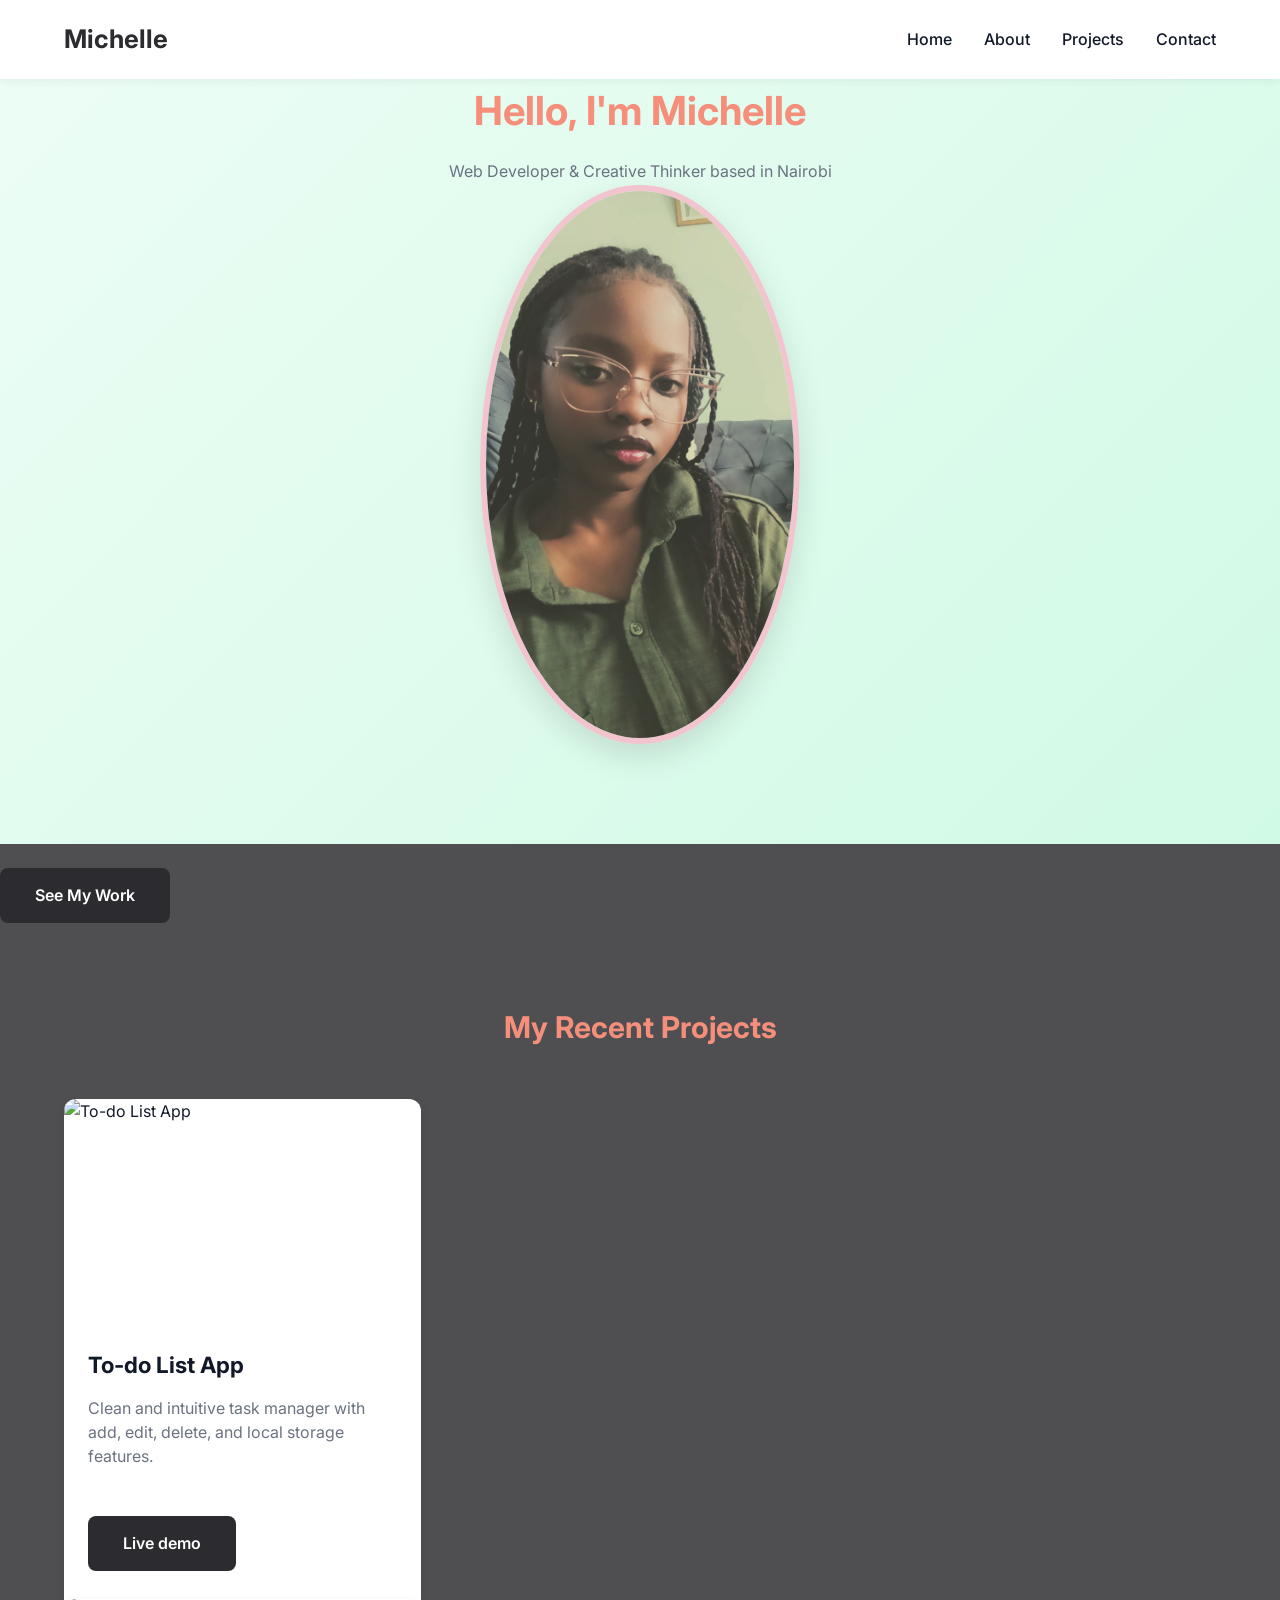
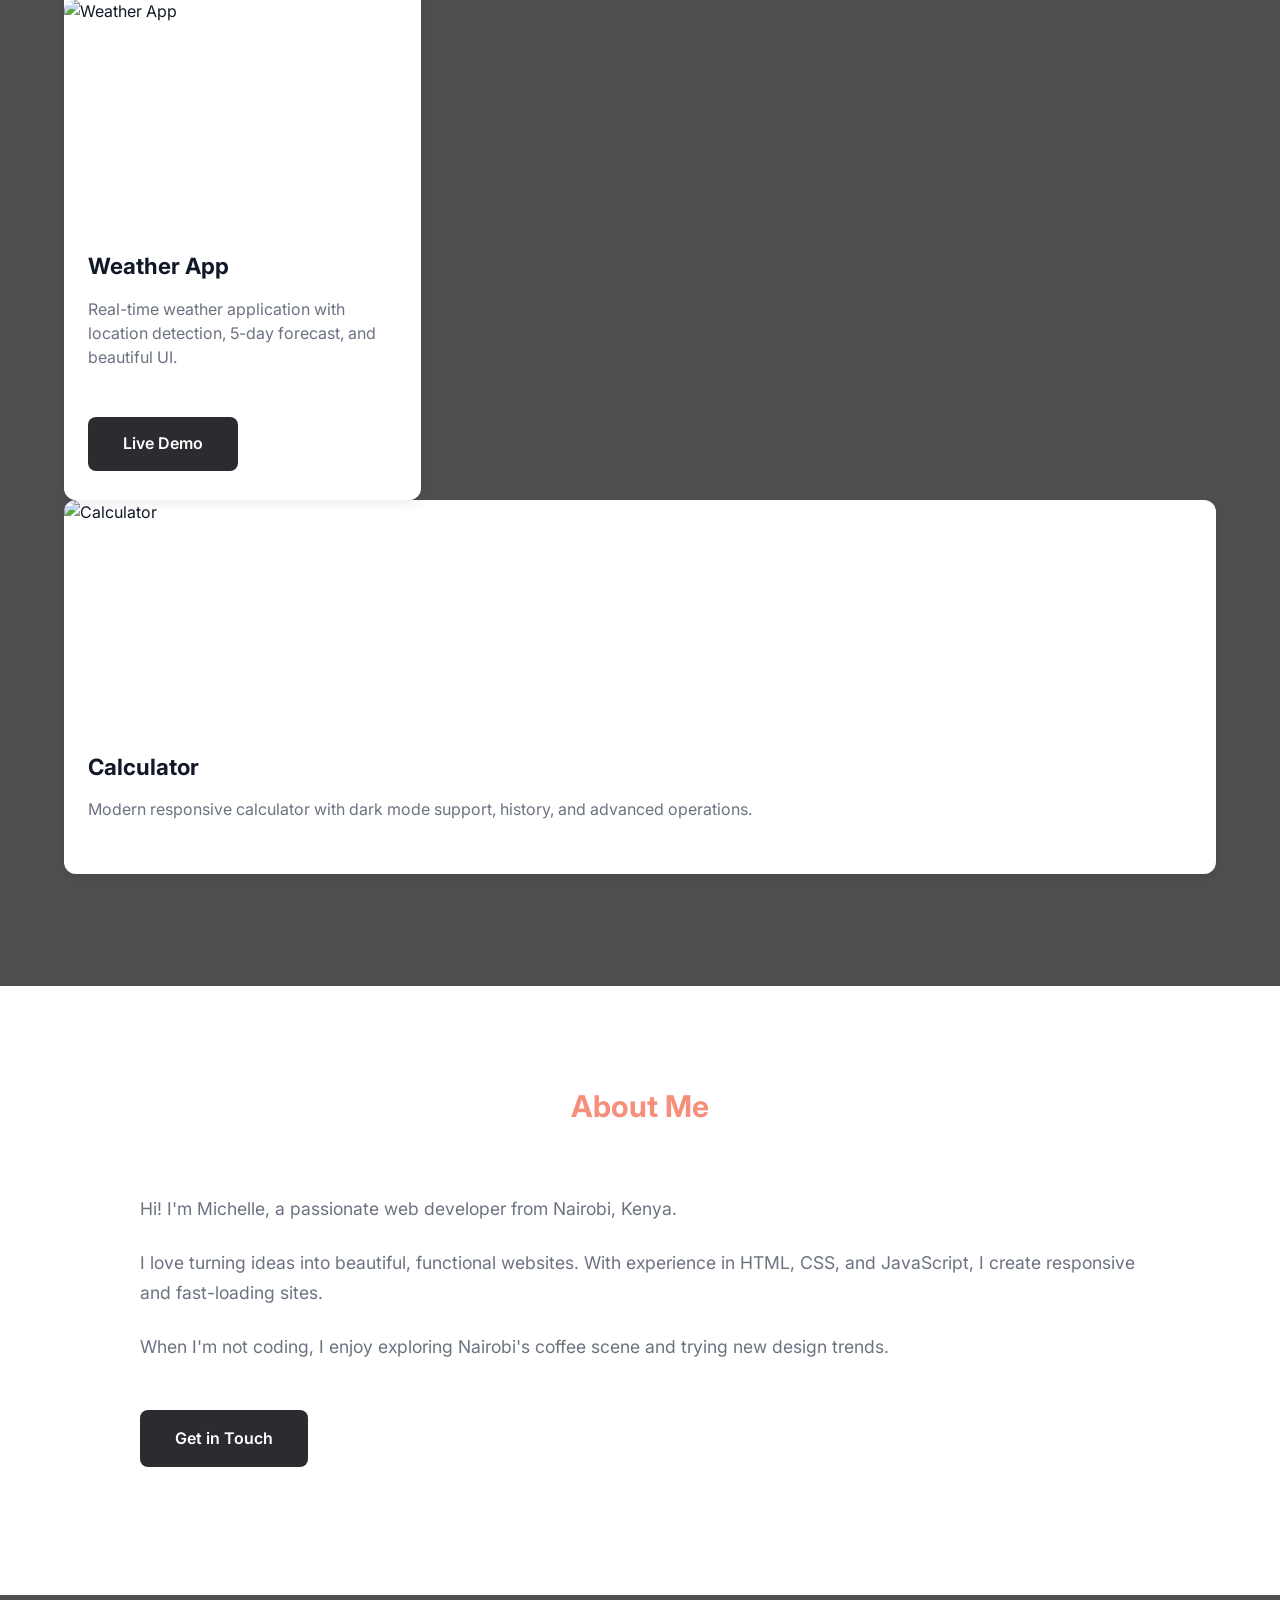
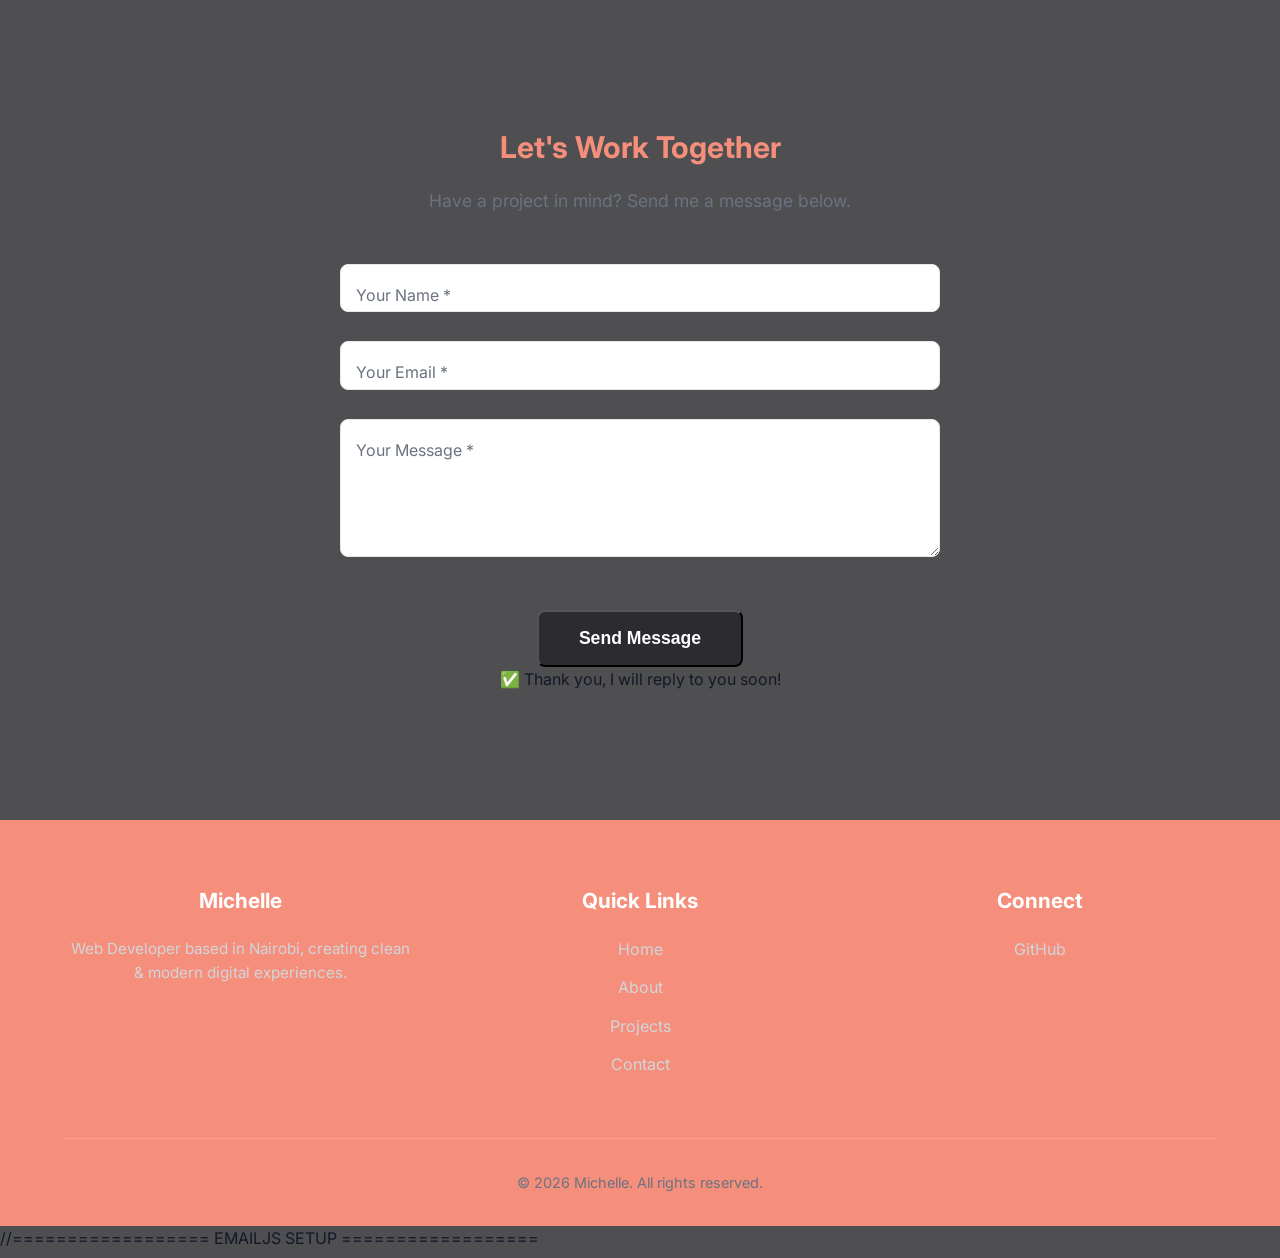
==== index.html @ a6807f46 "Fix HTML encoding issues in index.html" ====
<!DOCTYPE html>
<html lang="en">
<head>
  <meta charset="UTF-8" />
  <meta name="viewport" content="width=device-width, initial-scale=1.0"/>
  <title>Michelle – Portfolio</title>
  
  <link rel="preconnect" href="https://fonts.googleapis.com">
  <link rel="preconnect" href="https://fonts.gstatic.com" crossorigin>
  <link href="https://fonts.googleapis.com/css2?family=Inter:wght@300;400;500;600;700&display=swap" rel="stylesheet">
  
  <link rel="stylesheet" href="styles.css">
</head>
<body>

  <header>
    <nav class="navbar">
      <div class="logo">Michelle</div>
      
      <input type="checkbox" id="menu-toggle" class="menu-toggle">
      <label for="menu-toggle" class="hamburger">
        <span></span>
        <span></span>
        <span></span>
      </label>
      
      <ul class="nav-links">
        <li><a href="#home">Home</a></li>
        <li><a href="#about">About</a></li>
        <li><a href="#projects">Projects</a></li>
        <li><a href="#contact">Contact</a></li>
      </ul>
    </nav>
  </header>

  <!-- Hero -->
  <section id="home" class="hero">
    <h1>Hello, I'm Michelle</h1>
    <p>Web Developer & Creative Thinker based in Nairobi</p>
    <div class="about-photo">
          <img src="images/90881e72e0ba8c301ad8b89338846800_0.jpeg" alt="Michelle">
        </div> 
  </section>
    <a href="#projects" class="btn">See My Work </a>    


  <!-- Projects -->
        <!-- Projects -->
      <section id="projects" class="projects">
        <div class="container">
          <h2>My Recent Projects</h2>
          
          <div class="projects-grid">
            
            <!-- To-do List -->
            <div class="project-card">
              <img src="https://images.unsplash.com/photo-1484480974693-6ca0a78fb36b?auto=format&fit=crop&w=800&q=80" 
                   alt="To-do List App">
              <div class="card-content">
                <h3>To-do List App</h3>
                <p>Clean and intuitive task manager with add, edit, delete, and local storage features.</p>

               <div class="project-links">
                  <a href="https://coddy-m.github.io/todo-list-app/"
                  target="_blank"
                  class="btn demo-btn">Live demo</a>
              </div>
            </div>
            
            <!-- Weather App -->
<div class="project-card">
  <img src="https://images.unsplash.com/photo-1592210454359-9043f067919b?auto=format&fit=crop&w=800&q=80" 

         alt="Weather App">
    <div class="card-content">
        <h3>Weather App</h3>
        <p>Real-time weather application with location detection, 5-day forecast, and beautiful UI.</p>
        
        <!-- Demo & Code links -->
        <div class="project-links">
            <a href="https://coddy-m.github.io/weather-dashboard/" 
               target="_blank" 
               class="btn demo-btn">Live Demo</a>
            
        </div>
    </div>
</div>
              </div>
            </div>
            
            <!-- Calculator -->
            <div class="project-card">
              <img src="https://images.unsplash.com/photo-1764231467896-73f0ef4438aa?q=80&w=366&auto=format&fit=crop&ixlib=rb-4.1.0&ixid=M3wxMjA3fDB8MHxwaG90by1wYWdlfHx8fGVufDB8fHx8fA%3D%3D"
                   alt="Calculator">
              <div class="card-content">
                <h3>Calculator</h3>
                <p>Modern responsive calculator with dark mode support, history, and advanced operations.</p>
        
              </div>
            </div>
            
          </div>
        </div>
      </section>
        

  <!-- About -->
  <section id="about" class="about">
    <div class="container">
      <h2>About Me</h2>
      
      <div class="about-content">
        <div class="about-text">
          <p>Hi! I'm Michelle, a passionate web developer from Nairobi, Kenya.</p>
          <p>I love turning ideas into beautiful, functional websites. With experience in HTML, CSS, and JavaScript, I create responsive and fast-loading sites.</p>
          <p>When I'm not coding, I enjoy exploring Nairobi's coffee scene and trying new design trends.</p>
          <a href="#contact" class="btn">Get in Touch</a>
        </div>
        
        
      </div>
    </div>
  </section>

  <!-- Contact -->
  <section id="contact" class="contact">
    <div class="container">
      <h2>Let's Work Together</h2>
      <p class="contact-subtitle">Have a project in mind? Send me a message below.</p>
      
      <form id="contactForm" class="contact-form">
        <div class="form-group">
          <input type="text" id="name" name="name" required placeholder=" ">
          <label for="name">Your Name *</label>
        </div>
        
        <div class="form-group">
          <input type="email" id="email" name="email" required placeholder=" ">
          <label for="email">Your Email *</label>
        </div>
        
        <div class="form-group">
          <textarea id="message" name="message" rows="6" required placeholder=" "></textarea>
          <label for="message">Your Message *</label>
        </div>
        
        <button type="submit" class="btn submit-btn">Send Message</button>
      </form>

      <!-- Success Message (hidden by default) -->
      <div id="successMessage" class="success-message">
        ✅ Thank you, I will reply to you soon!
      </div>
    </div>
  </section>

  <!-- Footer -->
  <footer class="footer">
    <div class="container">
      <div class="footer-content">
        <div class="footer-col">
          <h3>Michelle</h3>
          <p>Web Developer based in Nairobi, creating clean & modern digital experiences.</p>
        </div>
        <div class="footer-col">
          <h3>Quick Links</h3>
          <ul>
            <li><a href="#home">Home</a></li>
            <li><a href="#about">About</a></li>
            <li><a href="#projects">Projects</a></li>
            <li><a href="#contact">Contact</a></li>
          </ul>
        </div>
        <div class="footer-col">
          <h3>Connect</h3>
          <ul class="social-links">
            <li><a href="https://github.com/coddy-m" target="_blank">GitHub</a></li>
            
          </ul>
        </div>
      </div>
      <div class="footer-bottom">
        <p>© 2026 Michelle. All rights reserved.</p>
      </div>
    </div>
  </footer>

  <!-- JavaScript for smooth scroll + functional form -->
  <script>
    // Smooth scrolling for navigation links
    document.querySelectorAll('a[href^="#"]').forEach(anchor => {
      anchor.addEventListener('click', function(e) {
        if (this.getAttribute('href') !== '#') {
          e.preventDefault();
          const target = document.querySelector(this.getAttribute('href'));
          if (target) {
            target.scrollIntoView({
              behavior: 'smooth',
              block: 'start'
            });
          }
        }
      });
    });
</script>   

  //================== EMAILJS SETUP ==================
<script src="https://cdn.jsdelivr.net/npm/@emailjs/browser@4/dist/email.min.js">

</script>

<script>
  (function() {
    emailjs.init({
      publicKey: "EVwY2fF_GYRRABEYf",   
    });
  })();

  document.addEventListener('DOMContentLoaded', function() {
    
    const contactForm = document.getElementById('contactForm');   // Matches your form ID

    if (!contactForm) {
      console.error("❌ Form with id='contactForm' not found!");
      return;
    }

    contactForm.addEventListener('submit', function(event) {
      event.preventDefault();

      const submitBtn = contactForm.querySelector('button[type="submit"]');
      const statusMessage = document.getElementById('status-message') || null;

      // Show loading state
      if (submitBtn) {
        submitBtn.disabled = true;
        submitBtn.textContent = "Sending...";
      }

    
      emailjs.sendForm('service_ahufufo', 'template_4sdt65c', contactForm)
        .then(function(response) {
          console.log('✅ SUCCESS!', response);
          
        
          alert("✅ Message sent successfully! Thank you.");
          
          contactForm.reset();   
        })
        .catch(function(error) {
          console.error('❌ FAILED...', error);
          alert("❌ Failed to send message. Please try again.");
        })
        .finally(function() {
          if (submitBtn) {
            submitBtn.disabled = false;
            submitBtn.textContent = "Send Message";
          }
        });
    });
  });
 </script>   
</body>
</html>
---- styles.css ----
* {
  margin: 0;
  padding: 0;
  box-sizing: border-box;
}

html {
  font-size: 16px;
}

body {
  font-family: 'Inter', system-ui, sans-serif;
  line-height: 1.6;
  color: var(--color-text);
  background-color: var(--color-background);
}

:root {
  --color-primary:       #2c2b30;   
  --color-primary-dark:#f58f7c;
  --color-primary-light:#f2c4ce;
  --color-background:  #4f4f51;
  --color-text:        #111827;    
  --color-muted:       #6b7280;
  --color-border:      #e5e7eb;
}

:root {
  --font-base: 1rem;
  --font-lg:   1.25rem;
  --font-xl:   1.5rem;
  --font-2xl:  1.875rem;
  --font-3xl:  2.5rem;
}

body          { font-size: var(--font-base); }
h1            { font-size: var(--font-3xl); font-weight: 700; margin-bottom: 1rem; }
p             { color: var(--color-muted); }

.navbar {
  display: flex;
  justify-content: space-between;
  align-items: center;
  padding: 1.2rem 5%;
  background-color: white;
  box-shadow: 0 2px 8px rgba(0,0,0,0.06);
  position: relative;
}

.logo {
  font-size: 1.6rem;
  font-weight: 700;
  color: var(--color-primary);
}

.nav-links {
  display: flex;
  list-style: none;
  gap: 2rem;
}

.nav-links a {
  text-decoration: none;
  color: var(--color-text);
  font-weight: 500;
  transition: color 0.2s;
}

.nav-links a:hover {
  color: var(--color-primary);
}

.menu-toggle {
  display: none;
}

.hamburger {
  display: none;
  flex-direction: column;
  gap: 5px;
  cursor: pointer;
}

.hamburger span {
  width: 26px;
  height: 3px;
  background-color: var(--color-text);
  border-radius: 2px;
  transition: all 0.3s ease;
}

@media (max-width: 768px) {
  .hamburger {
    display: flex;
  }
  
  .nav-links {
    position: absolute;
    top: 100%;
    left: 0;
    right: 0;
    flex-direction: column;
    background-color: white;
    padding: 1.5rem 5%;
    box-shadow: 0 4px 12px rgba(0,0,0,0.1);
    transform: translateY(-10px);
    opacity: 0;
    visibility: hidden;
    transition: all 0.3s ease;
    gap: 1.2rem;
  }
  
  #menu-toggle:checked ~ .nav-links {
    transform: translateY(0);
    opacity: 1;
    visibility: visible;
  }
  
  #menu-toggle:checked + .hamburger span:nth-child(1) {
    transform: rotate(45deg) translate(5px, 5px);
  }
  
  #menu-toggle:checked + .hamburger span:nth-child(2) {
    opacity: 0;
  }
  
  #menu-toggle:checked + .hamburger span:nth-child(3) {
    transform: rotate(-45deg) translate(7px, -6px);
  }
}

.hero {
  min-height: 85vh;
  display: flex;
  flex-direction: column;
  justify-content: center;
  align-items: center;
  text-align: center;
  padding: 0 5%;
  background: linear-gradient(135deg, #ecfdf5 0%, #d1fae5 100%);
}

.hero h1 {
  color: var(--color-primary-dark);
}

.btn {
  display: inline-block;
  margin-top: 1.5rem;
  padding: 0.9rem 2.2rem;
  background-color: var(--color-primary);
  color: white;
  text-decoration: none;
  border-radius: 8px;
  font-weight: 600;
  transition: all 0.3s ease;
}

.btn:hover {
  background-color: var(--color-primary-dark);
  transform: translateY(-3px);
  box-shadow: 0 8px 16px rgba(13,148,136,0.2);
}

.projects {
  padding: 5rem 5% 7rem;
  background-color: var(--color-background);
}

.container {
  max-width: 1200px;
  margin: 0 auto;
}

.projects h2 {
  text-align: center;
  font-size: var(--font-2xl);
  margin-bottom: 3rem;
  color: var(--color-primary-dark);
}

.projects-grid {
  display: grid;
  grid-template-columns: 1fr;
  gap: 2.5rem;
}

.project-card {
  background-color: white;
  border-radius: 12px;
  overflow: hidden;
  box-shadow: 0 4px 12px rgba(0,0,0,0.08);
  transition: all 0.3s ease;
}

.project-card:hover {
  transform: translateY(-10px);
  box-shadow: 0 20px 40px rgba(0,0,0,0.12);
}

.project-card img {
  width: 100%;
  height: 220px;
  object-fit: cover;   
  display: block;
}

.card-content {
  padding: 1.8rem 1.5rem;
  text-align: left;
}

.card-content h3 {
  font-size: 1.4rem;
  margin-bottom: 0.8rem;
  color: var(--color-text);
}

.card-content p {
  font-size: 1rem;
  color: var(--color-muted);
  margin-bottom: 1.5rem;
  line-height: 1.5;
}

.card-btn {
  display: inline-block;
  padding: 0.7rem 1.4rem;
  font-size: 0.95rem;
  background-color: var(--color-primary);
  color: white;
  border-radius: 6px;
  text-decoration: none;
  transition: all 0.3s ease;
}

.card-btn:hover {
  background-color: var(--color-primary-dark);
}

@media (min-width: 768px) {
  .projects-grid {
    grid-template-columns: repeat(2, 1fr);
  }
}

@media (min-width: 1024px) {
  .projects-grid {
    grid-template-columns: repeat(3, 1fr);
  }
}

.about {
  padding: 6rem 5% 8rem;
  background-color: white;
}

.about h2 {
  text-align: center;
  font-size: var(--font-2xl);
  margin-bottom: 4rem;
  color: var(--color-primary-dark);
}

.about-content {
  display: flex;
  flex-direction: column;
  gap: 3rem;
  align-items: center;
  max-width: 1000px;
  margin: 0 auto;
}

.about-text {
  flex: 1;
}

.about-text p {
  font-size: 1.1rem;
  margin-bottom: 1.5rem;
  color: var(--color-muted);
  line-height: 1.7;
}

.about-text .btn {
  margin-top: 1.5rem;
  padding: 1rem 2.2rem;
}

.about-photo {
  flex: 1;
  max-width: 400px;
}

.about-photo img {
  width: 100%;
  height: auto;
  border-radius: 16px;
  box-shadow: 0 10px 30px rgba(0,0,0,0.1);
  object-fit: cover;
}

@media (min-width: 768px) {
  .about-content {
    flex-direction: row;
    gap: 4rem;
    text-align: left;
  }
  
  .about-text {
    text-align: left;
  }
}

.about-photo {
  flex: 1;
  max-width: 380px;              
  text-align: center;
}

.about-photo img {
  width: 100%;
  max-width: 320px;              
  height: auto;
  border-radius: 50%;             
  border: 6px solid var(--color-primary-light);
  box-shadow: 0 12px 32px rgba(0,0,0,0.12);
  object-fit: cover;
  transition: transform 0.4s ease;
}

.about-photo img:hover {
  transform: scale(1.05);       
}

@media (min-width: 768px) {
  .about-content {
    flex-direction: row;
    gap: 5rem;
    align-items: center;
  }
  
  .about-photo {
    order: 2;                    
  }
  
  .about-text {
    order: 1;
  }
}

.contact {
  padding: 6rem 5% 8rem;
  background-color: var(--color-background);
  text-align: center;
}

.contact h2 {
  font-size: var(--font-2xl);
  margin-bottom: 1rem;
  color: var(--color-primary-dark);
}

.contact-subtitle {
  font-size: 1.1rem;
  color: var(--color-muted);
  margin-bottom: 3rem;
  max-width: 600px;
  margin-left: auto;
  margin-right: auto;
}

/* Form styling */
.contact-form {
  max-width: 600px;
  margin: 0 auto;
  display: flex;
  flex-direction: column;
  gap: 1.8rem;
}

.form-group {
  position: relative;
}

.form-group input,
.form-group textarea {
  width: 100%;
  padding: 1.2rem 1rem 0.6rem;
  border: 1px solid var(--color-border);
  border-radius: 8px;
  font-size: 1rem;
  background: white;
  transition: all 0.3s ease;
  resize: vertical;
}

.form-group input:focus,
.form-group textarea:focus {
  outline: none;
  border-color: var(--color-primary);
  box-shadow: 0 0 0 3px rgba(13, 148, 136, 0.15);
}

.form-group label {
  position: absolute;
  top: 1.2rem;
  left: 1rem;
  color: var(--color-muted);
  font-size: 1rem;
  pointer-events: none;
  transition: all 0.3s ease;
}

.form-group input:focus + label,
.form-group input:not(:placeholder-shown) + label,
.form-group textarea:focus + label,
.form-group textarea:not(:placeholder-shown) + label {
  top: 0.4rem;
  left: 0.8rem;
  font-size: 0.8rem;
  color: var(--color-primary);
  background: white;
  padding: 0 0.3rem;
}

.form-group input:required:invalid:focus,
.form-group textarea:required:invalid:focus {
  border-color: #ef4444;
  box-shadow: 0 0 0 3px rgba(239, 68, 68, 0.15);
}

.submit-btn {
  padding: 1rem 2.5rem;
  font-size: 1.1rem;
  align-self: center;
  margin-top: 1rem;
}

@media (min-width: 768px) {
  .contact {
    padding: 8rem 5%;
  }
}

.footer {
  background-color: var(--color-primary-dark);
  color: white;
  padding: 4rem 5% 2rem;
  text-align: center;
}

.footer .container {
  max-width: 1200px;
}

.footer-content {
  display: flex;
  flex-wrap: wrap;
  gap: 3rem;
  justify-content: space-between;
  margin-bottom: 3rem;
}

.footer-col {
  flex: 1;
  min-width: 220px;
}

.footer-col h3 {
  font-size: 1.3rem;
  margin-bottom: 1.2rem;
  color: white;
}

.footer-col p {
  color: #d1d5db;
  line-height: 1.6;
  font-size: 0.95rem;
}

.footer-col ul {
  list-style: none;
  padding: 0;
}

.footer-col ul li {
  margin-bottom: 0.8rem;
}

.footer-col a {
  color: #d1d5db;
  text-decoration: none;
  transition: color 0.3s;
}

.footer-col a:hover {
  color: white;
}

.social-links {
  display: flex;
  flex-direction: column;
  gap: 0.8rem;
}

.footer-bottom {
  border-top: 1px solid rgba(255,255,255,0.15);
  padding-top: 2rem;
  font-size: 0.9rem;
  color: #d1d5db;
}

@media (max-width: 768px) {
  .footer-content {
    flex-direction: column;
    text-align: center;
  }
  
  .social-links {
    align-items: center;
  }
}

@media (min-width: 769px) {
  .footer-content {
    justify-content: space-around;
  }

}
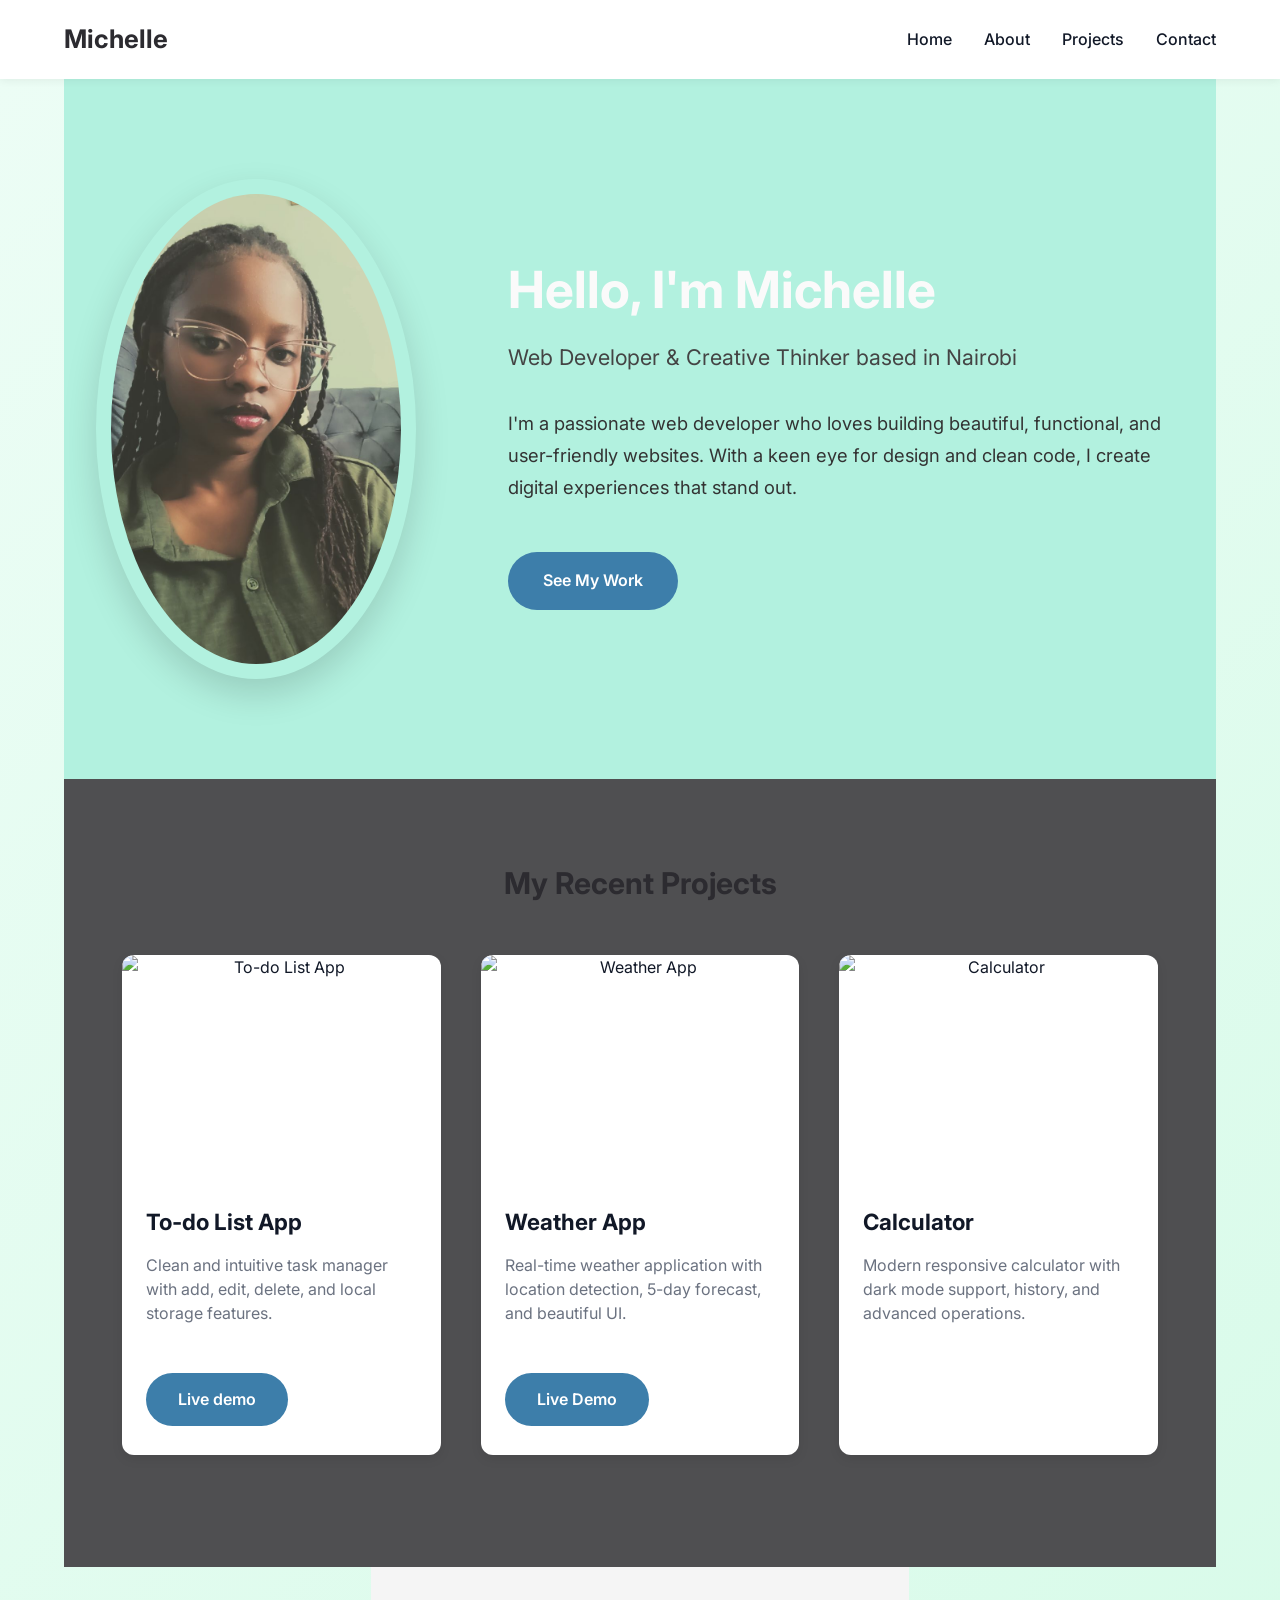
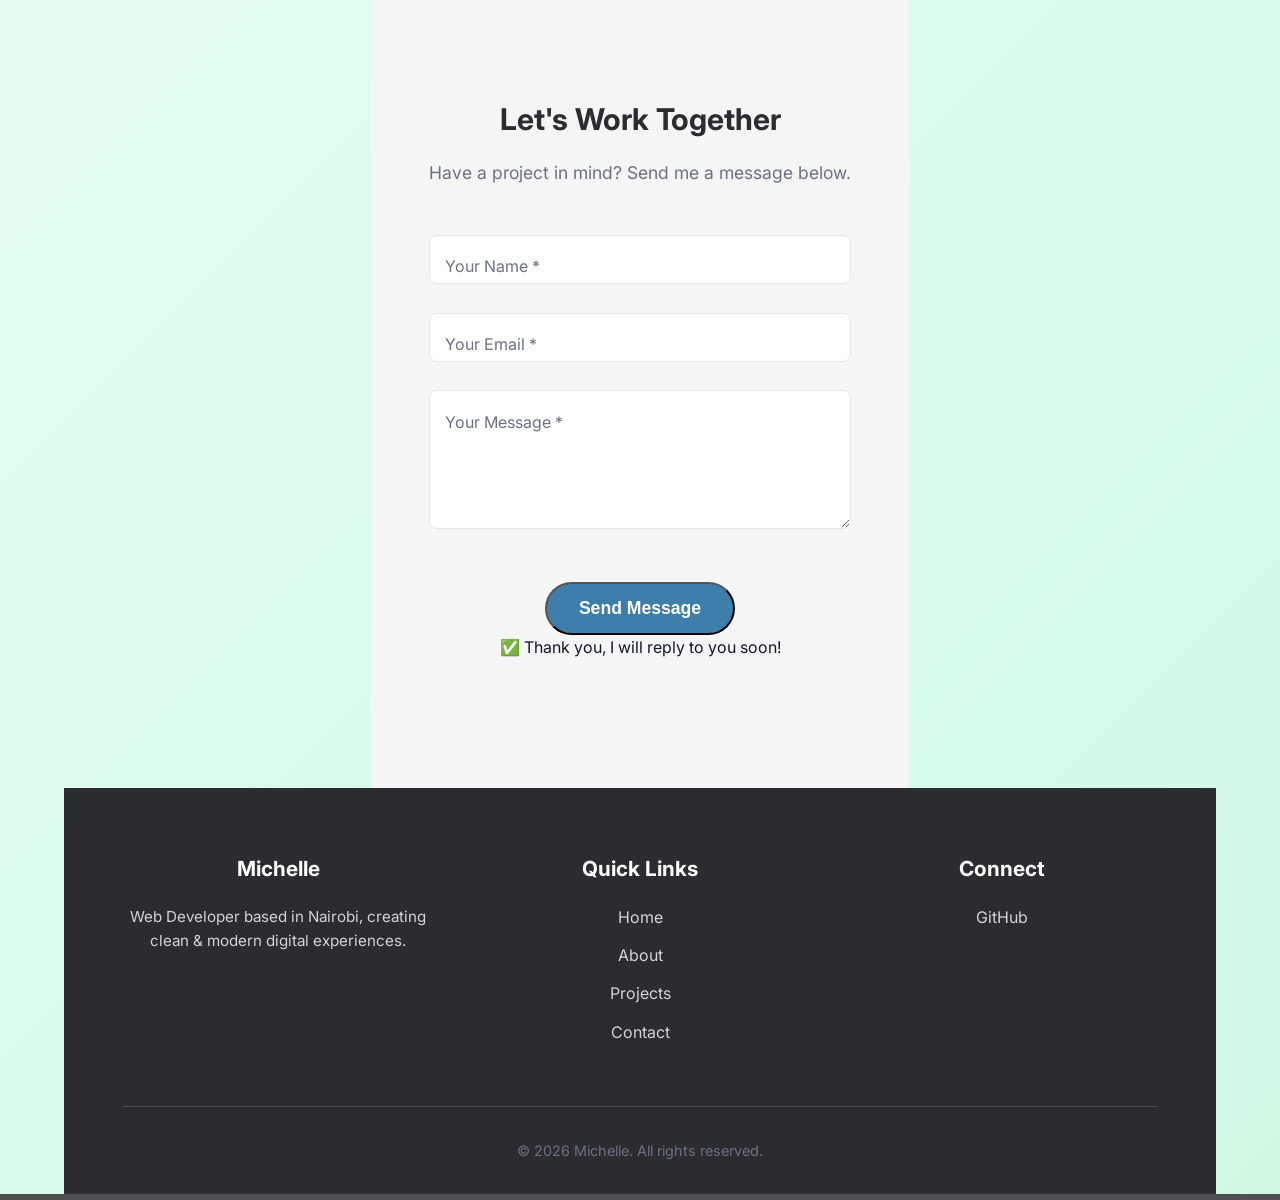
==== commit 5ab2e45b: "Update styles.css index.html" ====
--- a/index.html
+++ b/index.html
@@ -10,6 +10,7 @@
   <link href="https://fonts.googleapis.com/css2?family=Inter:wght@300;400;500;600;700&display=swap" rel="stylesheet">
   
   <link rel="stylesheet" href="styles.css">
+ 
 </head>
 <body>
 
@@ -32,17 +33,131 @@
       </ul>
     </nav>
   </header>
+  
 
   <!-- Hero -->
   <section id="home" class="hero">
-    <h1>Hello, I'm Michelle</h1>
-    <p>Web Developer & Creative Thinker based in Nairobi</p>
-    <div class="about-photo">
-          <img src="images/90881e72e0ba8c301ad8b89338846800_0.jpeg" alt="Michelle">
-        </div> 
-  </section>
-    <a href="#projects" class="btn">See My Work </a>    
-
+  <div class="hero-content">
+     <section class="about-me">
+  <div class="about-container">
+    
+    <!-- Pink oval frame + photo -->
+    <div class="about-image">
+      <div class="photo-frame">
+        <img src="images/90881e72e0ba8c301ad8b89338846800_0.jpeg" alt="Michelle - Web Developer in Nairobi">
+      </div>
+    </div>
+    
+    <!-- Text content on the right -->
+    <div class="about-text">
+      <h1>Hello, I'm Michelle</h1>
+      <p class="subtitle">Web Developer & Creative Thinker based in Nairobi</p>
+      
+      <!-- Add more details about yourself here -->
+      <p>I'm a passionate web developer who loves building beautiful, functional, and user-friendly websites. With a keen eye for design and clean code, I create digital experiences that stand out.</p>
+      
+      <a href="#projects" class="btn">See My Work</a>
+    </div>
+    <style>
+    .about-me {
+  padding: 100px 20px;
+  background: #b2f1df;   /* light background like your screenshot */
+}
+
+.about-container {
+  max-width: 1200px;
+  margin: 0 auto;
+  display: flex;
+  align-items: center;
+  gap: 80px;               /* space between image and text */
+  flex-wrap: wrap;
+}
+
+.about-image {
+  flex: 1;
+  min-width: 280px;
+  display: flex;
+  justify-content: center;
+}
+
+.photo-frame {
+  position: relative;
+  width: 320px;            /* adjust size as needed */
+  height: 500px;           /* taller for portrait oval */       
+  border-radius: 800%;      /* makes it oval/elliptical */
+  padding: 15px;
+  box-shadow: 0 15px 35px rgba(0, 0, 0, 0.15);  /* soft shadow like a real frame */
+  display: flex;
+  align-items: center;
+  justify-content: center;
+}
+
+.photo-frame img {
+  width: 100%;
+  height: 100%;
+  object-fit: cover;       /* keeps proportions without stretching */
+  border-radius: 50%;      /* keeps the photo itself oval */
+}
+
+/* Text side */
+.about-text {
+  flex: 2;
+  min-width: 320px;
+}
+
+.about-text h1 {
+  font-size: 3.2rem;
+  color: #fafafa;          /* matches your red text */
+  margin-bottom: 8px;
+}
+
+.about-text .subtitle {
+  font-size: 1.35rem;
+  color: #444;
+  margin-bottom: 30px;
+}
+
+.about-text p {
+  font-size: 1.15rem;
+  line-height: 1.75;
+  color: #333;
+  margin-bottom: 25px;
+}
+
+.btn {
+  display: inline-block;
+  padding: 14px 32px;
+  background: #3d7eaa;
+  color: white;
+  text-decoration: none;
+  border-radius: 50px;
+  font-weight: 600;
+  transition: background 0.3s;
+}
+
+.btn:hover {
+  background: #c1121f;
+}
+
+/* Responsive: image stacks on top on mobile */
+@media (max-width: 768px) {
+  .about-container {
+    flex-direction: column;
+    text-align: center;
+    gap: 50px;
+  }
+  
+  .photo-frame {
+    width: 260px;
+    height: 310px;
+    margin: 0 auto;
+  }
+}
+    </style>
+  </div>
+</section>
+
+</div>
 
   <!-- Projects -->
         <!-- Projects -->
@@ -58,33 +173,31 @@
                    alt="To-do List App">
               <div class="card-content">
                 <h3>To-do List App</h3>
-                <p>Clean and intuitive task manager with add, edit, delete, and local storage features.</p>
-
-               <div class="project-links">
+                <p>Clean and intuitive task manager with add, edit, delete, and local storage features.</p> 
+
+                <!--Demo Link-->
+                <div class="project-links">
                   <a href="https://coddy-m.github.io/todo-list-app/"
                   target="_blank"
                   class="btn demo-btn">Live demo</a>
               </div>
             </div>
+            </div>
             
             <!-- Weather App -->
-<div class="project-card">
-  <img src="https://images.unsplash.com/photo-1592210454359-9043f067919b?auto=format&fit=crop&w=800&q=80" 
-
-         alt="Weather App">
-    <div class="card-content">
-        <h3>Weather App</h3>
-        <p>Real-time weather application with location detection, 5-day forecast, and beautiful UI.</p>
-        
-        <!-- Demo & Code links -->
-        <div class="project-links">
-            <a href="https://coddy-m.github.io/weather-dashboard/" 
-               target="_blank" 
-               class="btn demo-btn">Live Demo</a>
-            
-        </div>
-    </div>
-</div>
+            <div class="project-card">
+              <img src="https://images.unsplash.com/photo-1592210454359-9043f067919b?auto=format&fit=crop&w=800&q=80" 
+                   alt="Weather App">
+              <div class="card-content">
+                <h3>Weather App</h3>
+                <p>Real-time weather application with location detection, 5-day forecast, and beautiful UI.</p>
+            
+                <!--Demo Links-->
+               <div class="project-links">
+                <a href="https://coddy-m.github.io/weather-dashboard/"
+                    target="_blank"
+                    class="btn demo-btn">Live Demo</a>
+               </div>                 
               </div>
             </div>
             
@@ -104,24 +217,7 @@
       </section>
         
 
-  <!-- About -->
-  <section id="about" class="about">
-    <div class="container">
-      <h2>About Me</h2>
-      
-      <div class="about-content">
-        <div class="about-text">
-          <p>Hi! I'm Michelle, a passionate web developer from Nairobi, Kenya.</p>
-          <p>I love turning ideas into beautiful, functional websites. With experience in HTML, CSS, and JavaScript, I create responsive and fast-loading sites.</p>
-          <p>When I'm not coding, I enjoy exploring Nairobi's coffee scene and trying new design trends.</p>
-          <a href="#contact" class="btn">Get in Touch</a>
-        </div>
-        
-        
-      </div>
-    </div>
-  </section>
-
+  
   <!-- Contact -->
   <section id="contact" class="contact">
     <div class="container">
@@ -204,7 +300,6 @@
     });
 </script>   
 
-  //================== EMAILJS SETUP ==================
 <script src="https://cdn.jsdelivr.net/npm/@emailjs/browser@4/dist/email.min.js">
 
 </script>
@@ -261,4 +356,4 @@
   });
  </script>   
 </body>
-</html>
+</html>
--- a/styles.css
+++ b/styles.css
@@ -17,7 +17,7 @@
 
 :root {
   --color-primary:       #2c2b30;   
-  --color-primary-dark:#f58f7c;
+  --color-primary-dark: #2c2b30;
   --color-primary-light:#f2c4ce;
   --color-background:  #4f4f51;
   --color-text:        #111827;    
@@ -324,7 +324,7 @@
   height: auto;
   border-radius: 50%;             
   border: 6px solid var(--color-primary-light);
-  box-shadow: 0 12px 32px rgba(0,0,0,0.12);
+  box-shadow: 0 12px 32px rgba(97, 233, 233, 0.12);
   object-fit: cover;
   transition: transform 0.4s ease;
 }
@@ -351,7 +351,7 @@
 
 .contact {
   padding: 6rem 5% 8rem;
-  background-color: var(--color-background);
+  background-color: whitesmoke;
   text-align: center;
 }
 
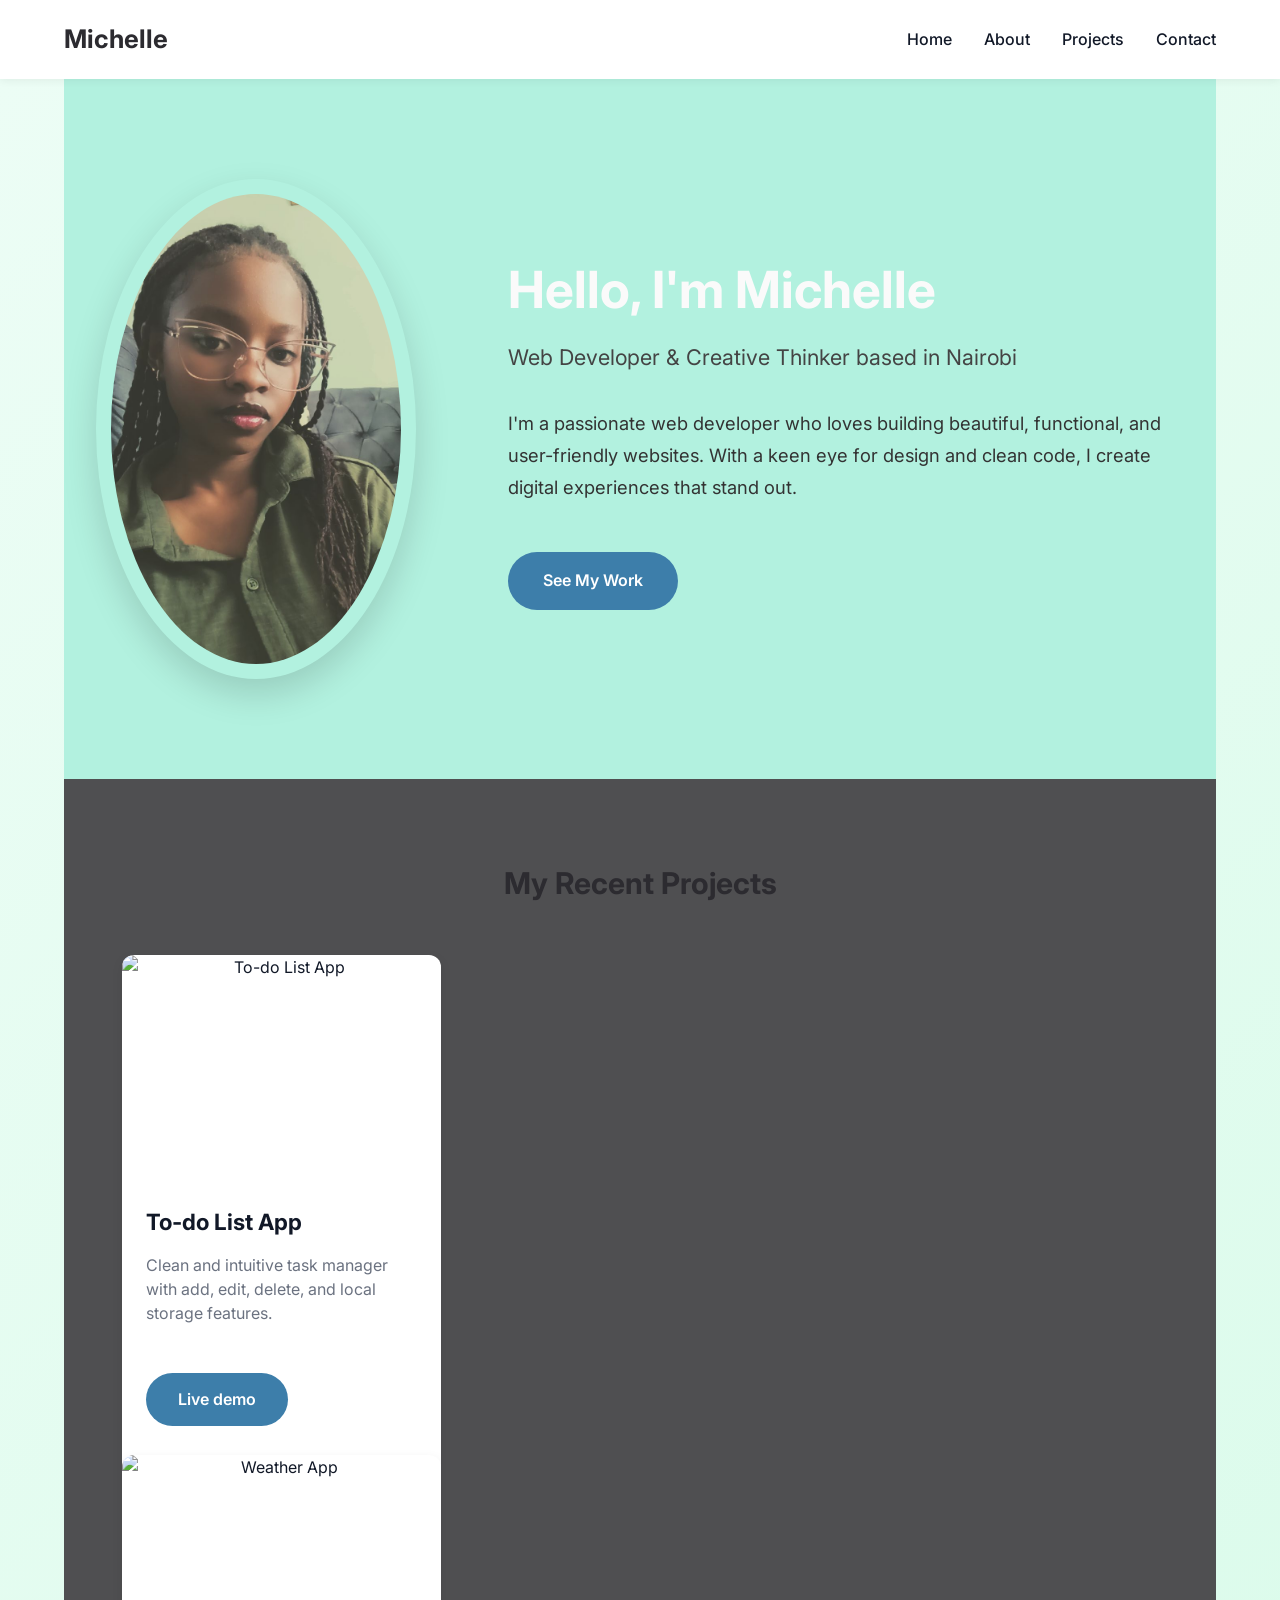
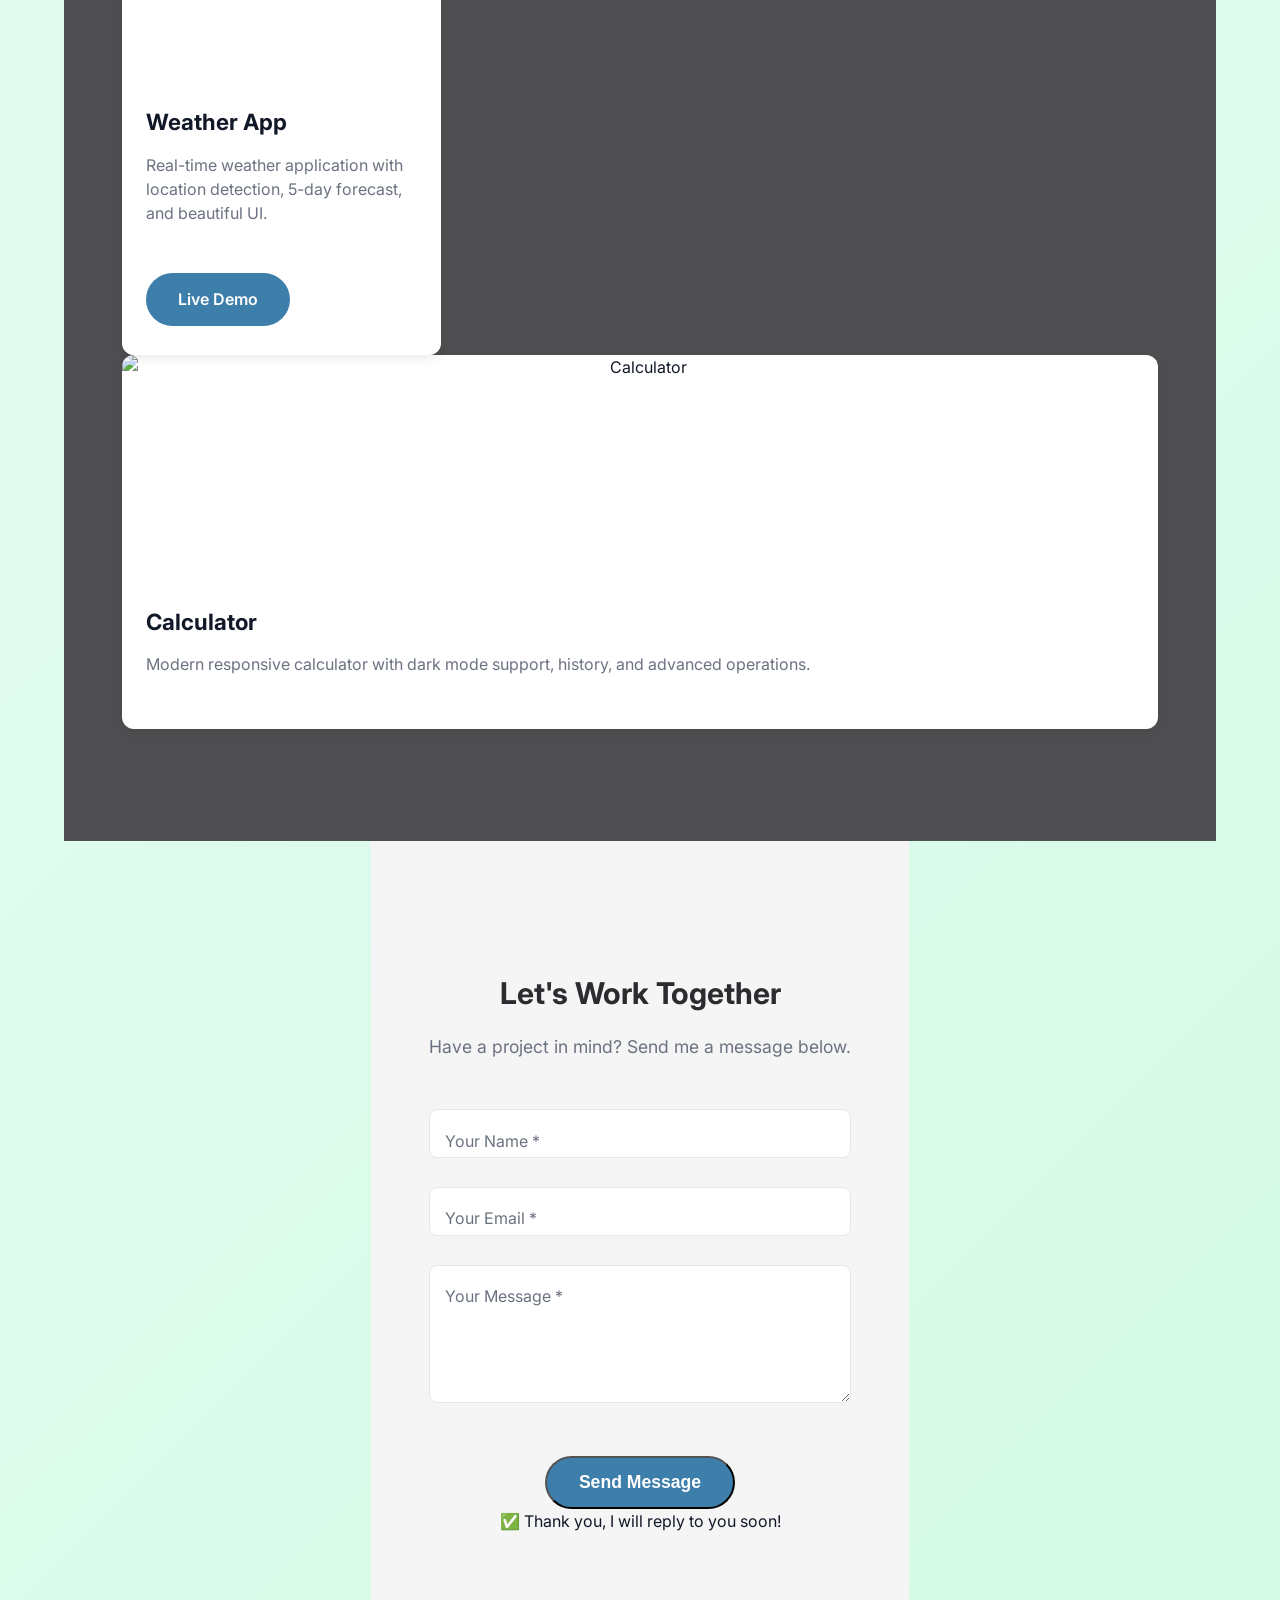
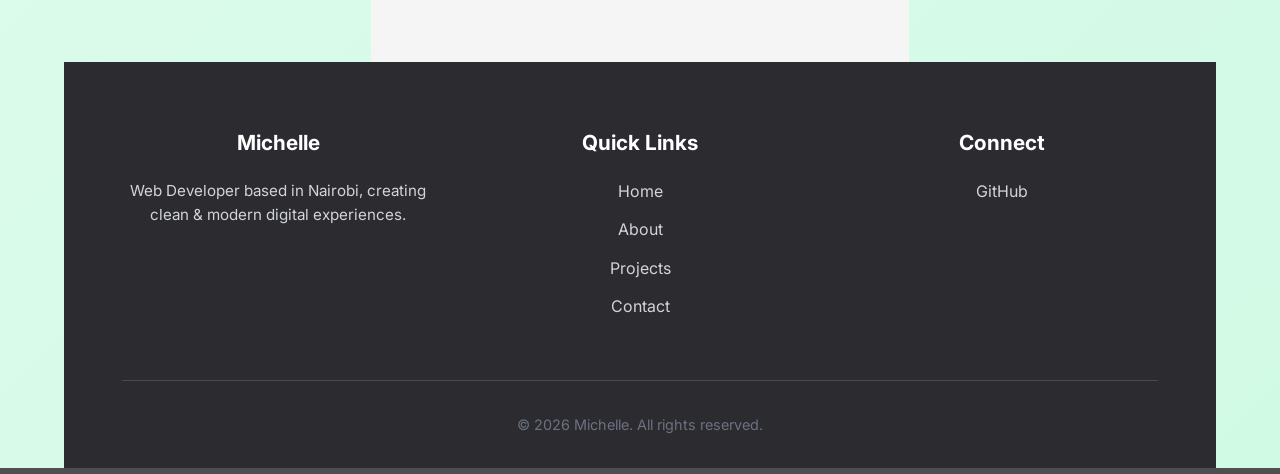
==== commit 8607950d: "Merge branch 'main' of https://github.com/coddy-m/iyf-s10-week-02-coddy-m" ====
--- a/index.html
+++ b/index.html
@@ -173,31 +173,33 @@
                    alt="To-do List App">
               <div class="card-content">
                 <h3>To-do List App</h3>
-                <p>Clean and intuitive task manager with add, edit, delete, and local storage features.</p> 
-
-                <!--Demo Link-->
-                <div class="project-links">
+                <p>Clean and intuitive task manager with add, edit, delete, and local storage features.</p>
+
+               <div class="project-links">
                   <a href="https://coddy-m.github.io/todo-list-app/"
                   target="_blank"
                   class="btn demo-btn">Live demo</a>
               </div>
             </div>
-            </div>
             
             <!-- Weather App -->
-            <div class="project-card">
-              <img src="https://images.unsplash.com/photo-1592210454359-9043f067919b?auto=format&fit=crop&w=800&q=80" 
-                   alt="Weather App">
-              <div class="card-content">
-                <h3>Weather App</h3>
-                <p>Real-time weather application with location detection, 5-day forecast, and beautiful UI.</p>
-            
-                <!--Demo Links-->
-               <div class="project-links">
-                <a href="https://coddy-m.github.io/weather-dashboard/"
-                    target="_blank"
-                    class="btn demo-btn">Live Demo</a>
-               </div>                 
+<div class="project-card">
+  <img src="https://images.unsplash.com/photo-1592210454359-9043f067919b?auto=format&fit=crop&w=800&q=80" 
+
+         alt="Weather App">
+    <div class="card-content">
+        <h3>Weather App</h3>
+        <p>Real-time weather application with location detection, 5-day forecast, and beautiful UI.</p>
+        
+        <!-- Demo & Code links -->
+        <div class="project-links">
+            <a href="https://coddy-m.github.io/weather-dashboard/" 
+               target="_blank" 
+               class="btn demo-btn">Live Demo</a>
+            
+        </div>
+    </div>
+</div>
               </div>
             </div>
             
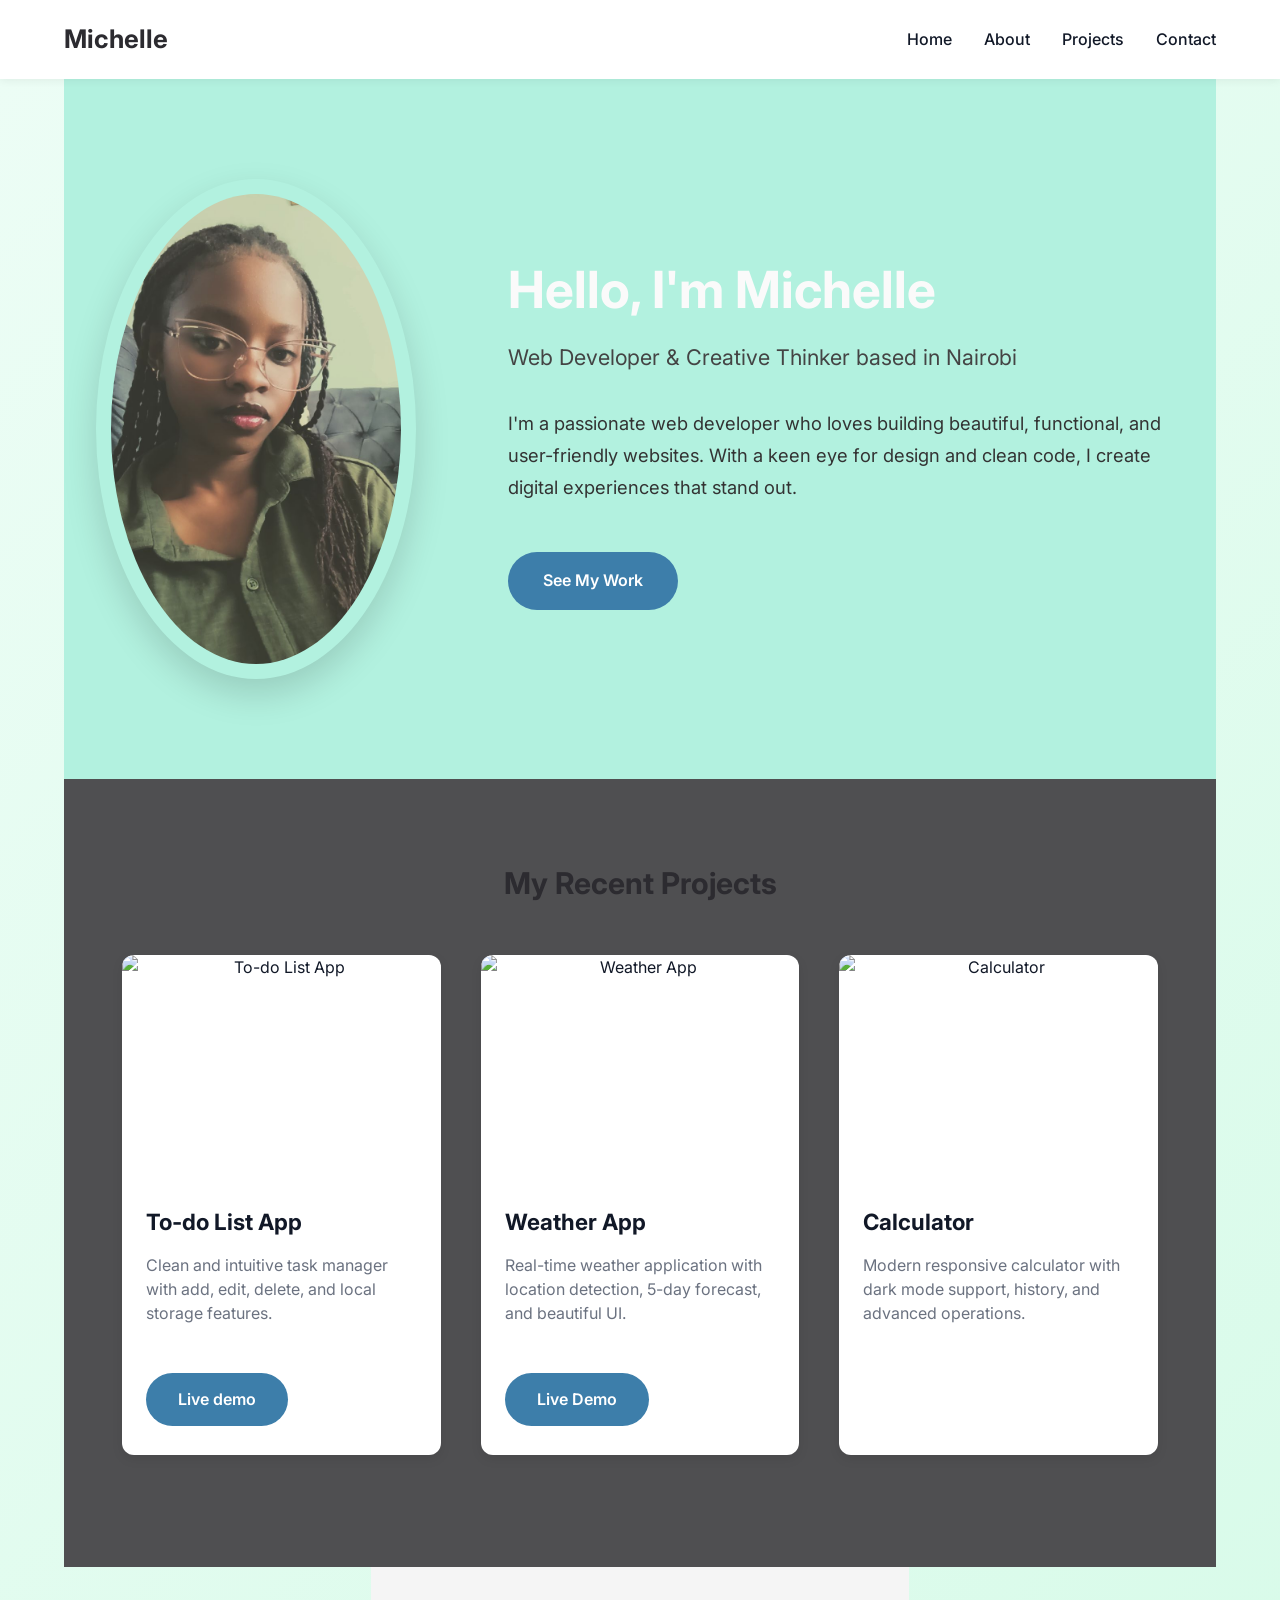
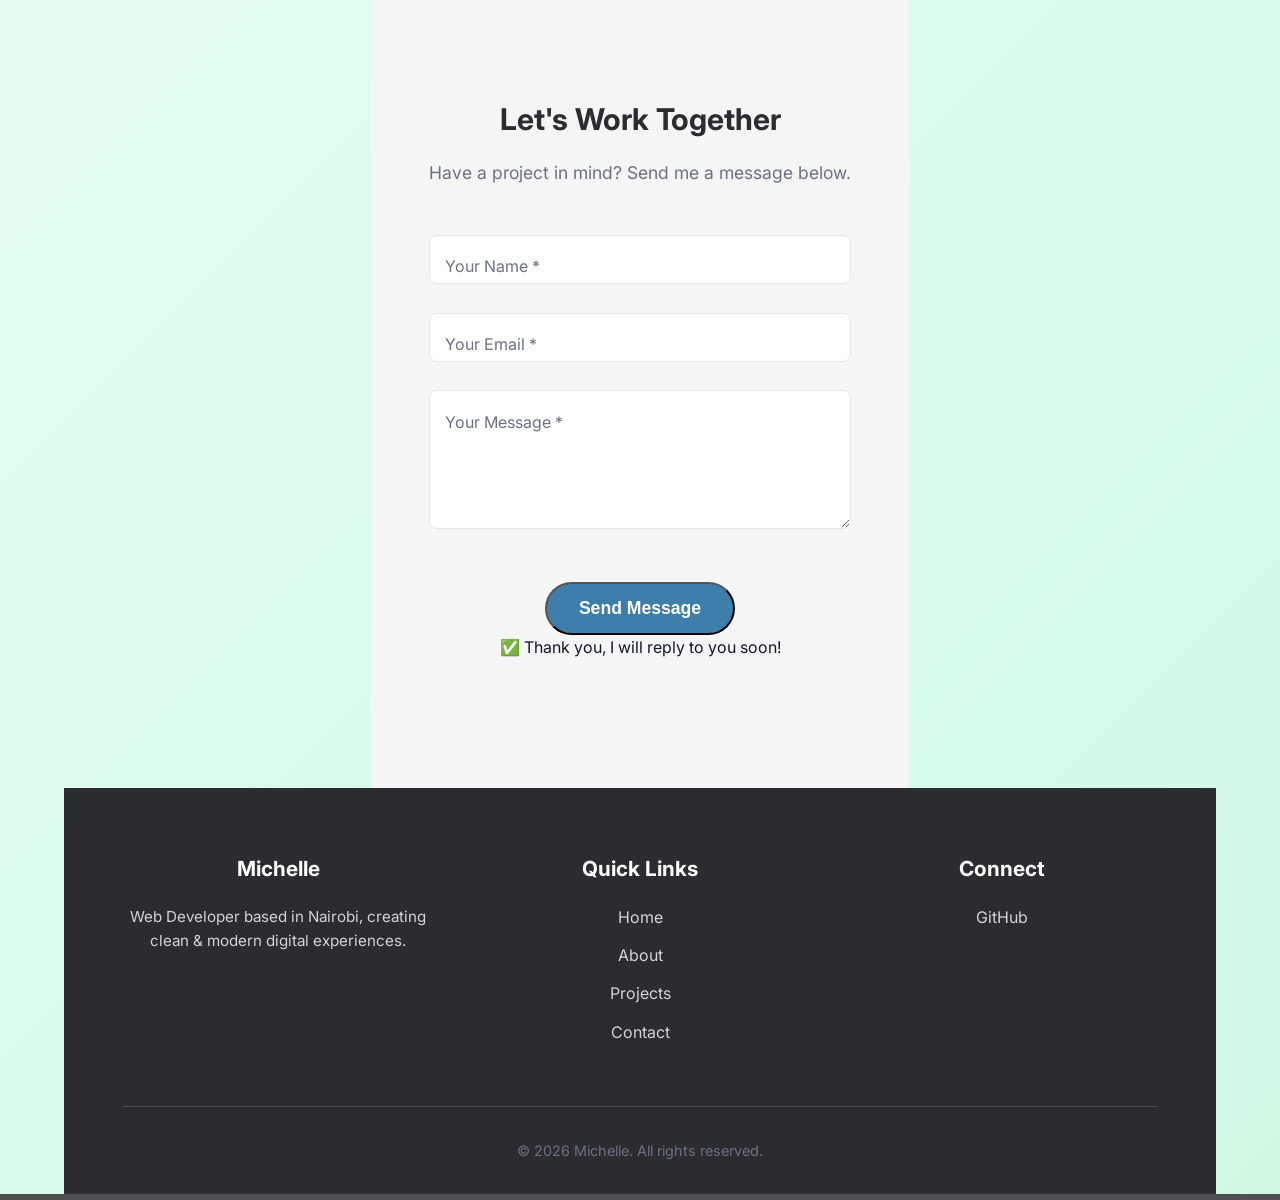
==== commit 6ae533a1: "Fix HTML encoding issues in index.html" ====
--- a/index.html
+++ b/index.html
@@ -181,6 +181,7 @@
                   class="btn demo-btn">Live demo</a>
               </div>
             </div>
+            </div>
             
             <!-- Weather App -->
 <div class="project-card">
@@ -200,8 +201,7 @@
         </div>
     </div>
 </div>
-              </div>
-            </div>
+          
             
             <!-- Calculator -->
             <div class="project-card">
@@ -213,8 +213,8 @@
         
               </div>
             </div>
-            
-          </div>
+        </div>
+            
         </div>
       </section>
         
@@ -358,4 +358,4 @@
   });
  </script>   
 </body>
-</html>+</html>
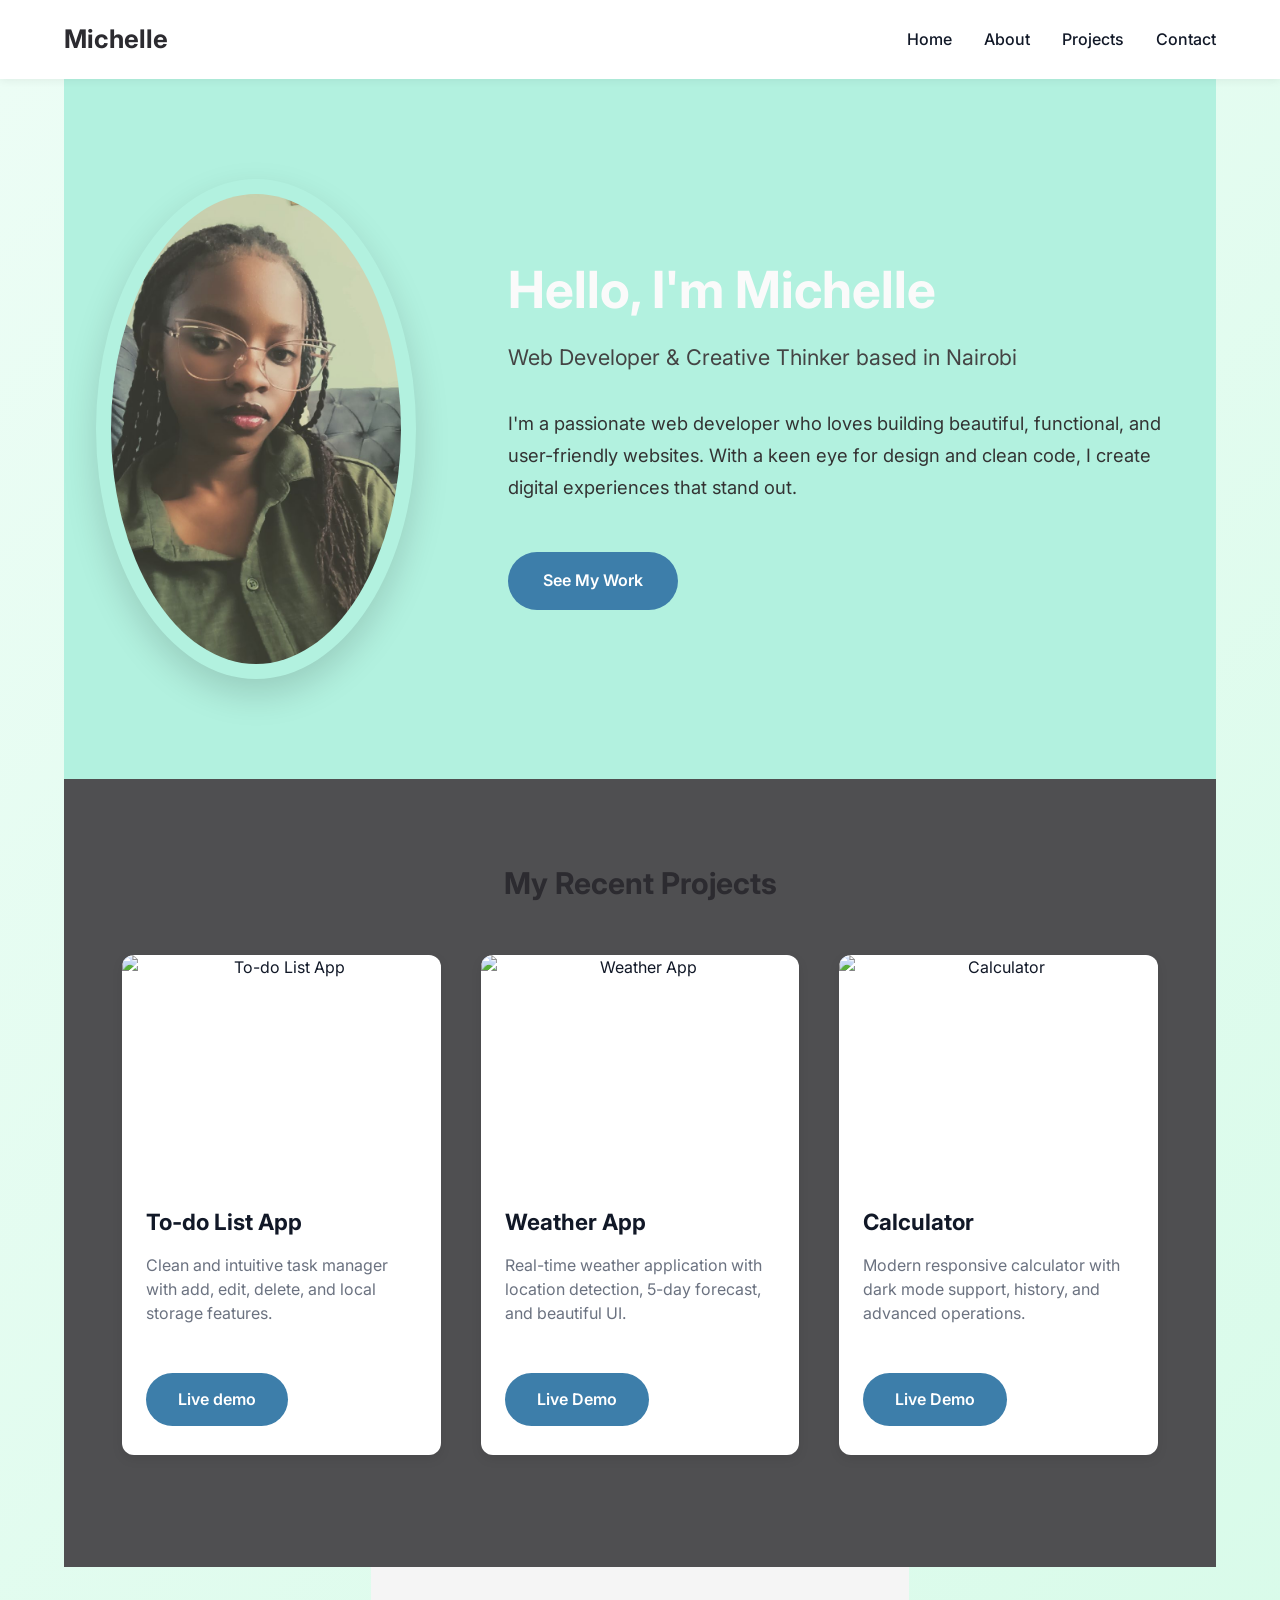
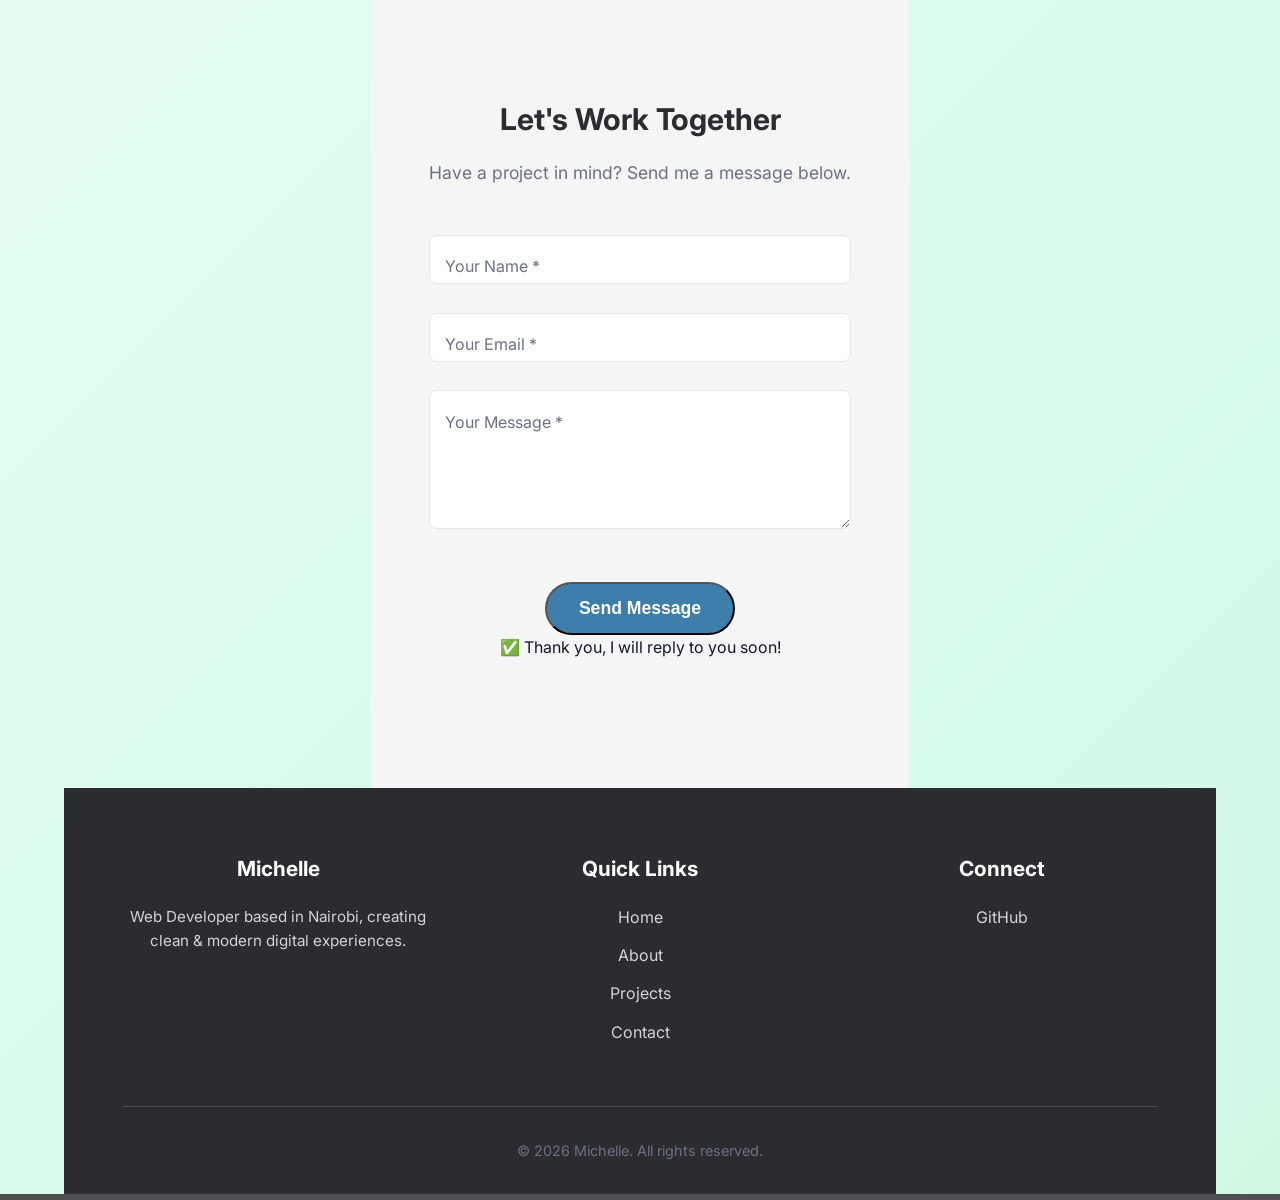
==== commit afab8cc7: "Fix HTML encoding issues in index.html" ====
--- a/index.html
+++ b/index.html
@@ -210,6 +210,11 @@
               <div class="card-content">
                 <h3>Calculator</h3>
                 <p>Modern responsive calculator with dark mode support, history, and advanced operations.</p>
+
+                 <div class="project-links">
+            <a href="https://coddy-m.github.io/calculator//" 
+               target="_blank" 
+               class="btn demo-btn">Live Demo</a>
         
               </div>
             </div>
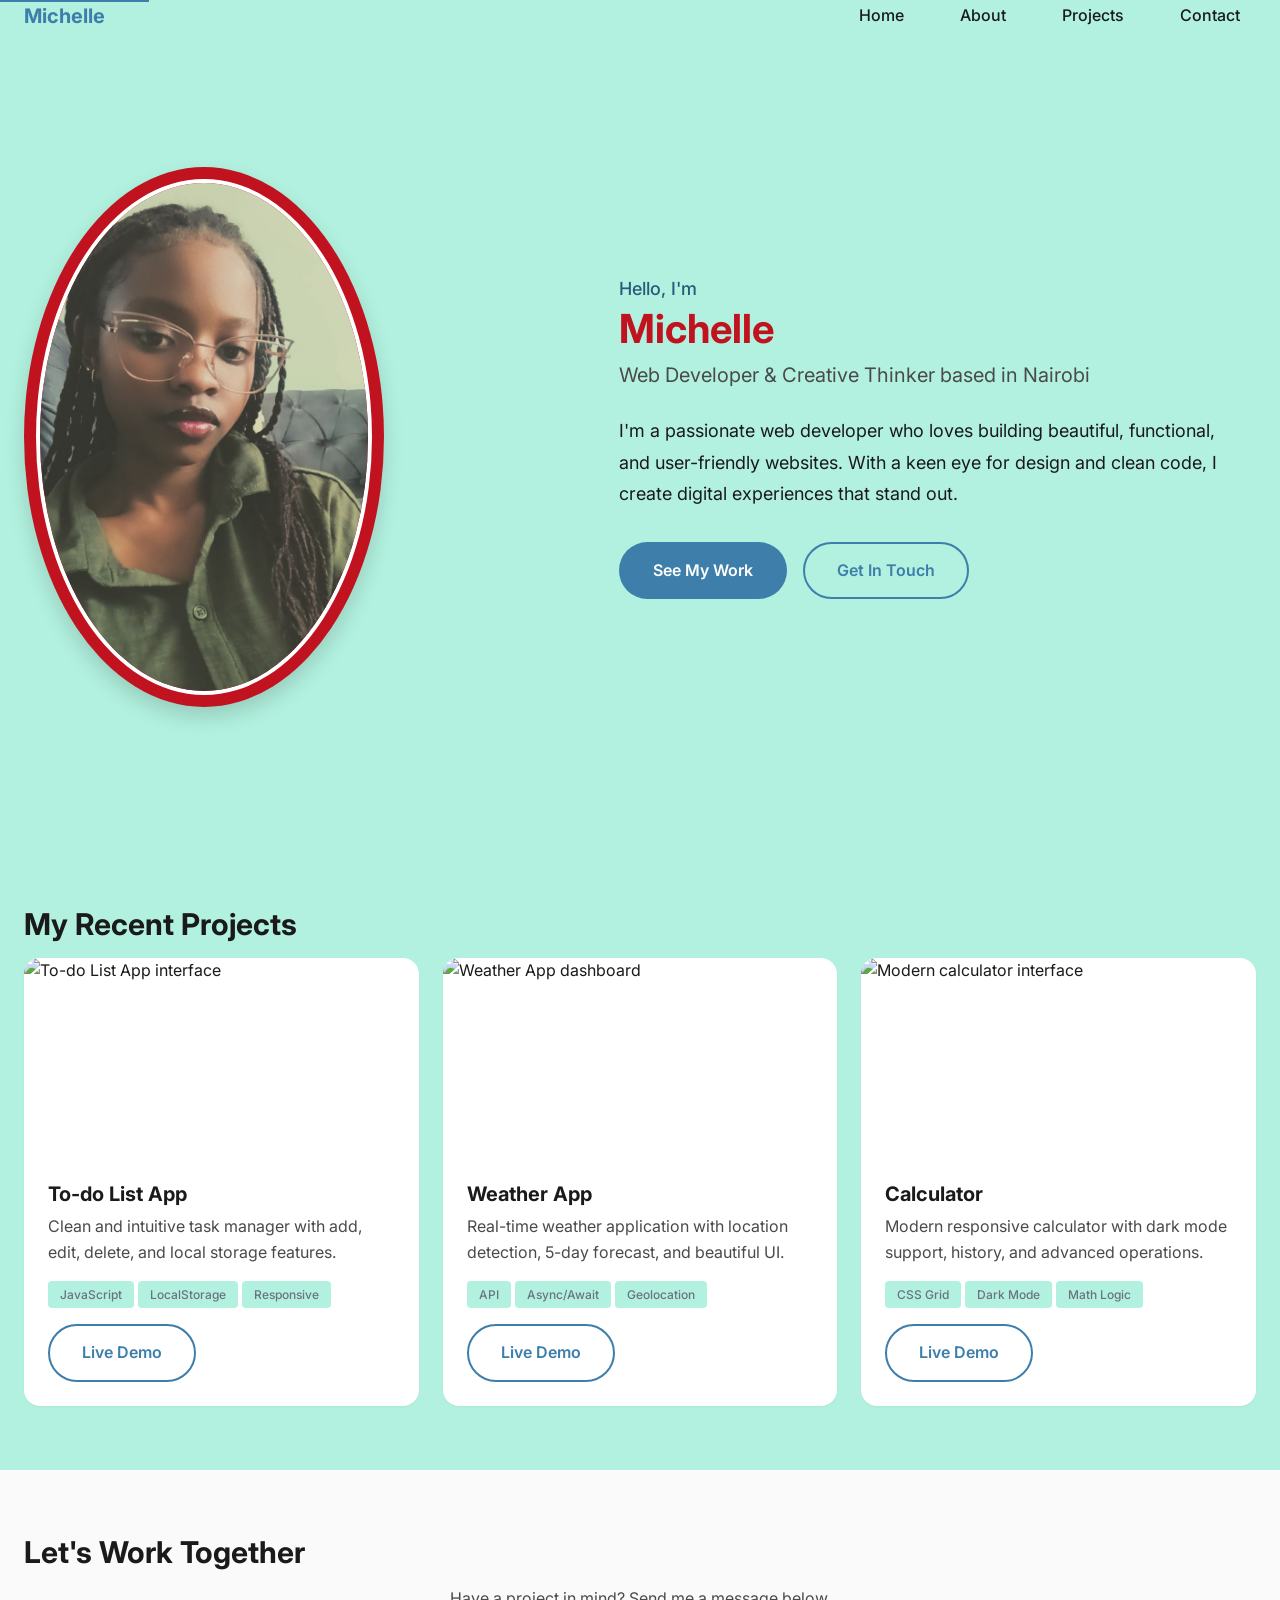
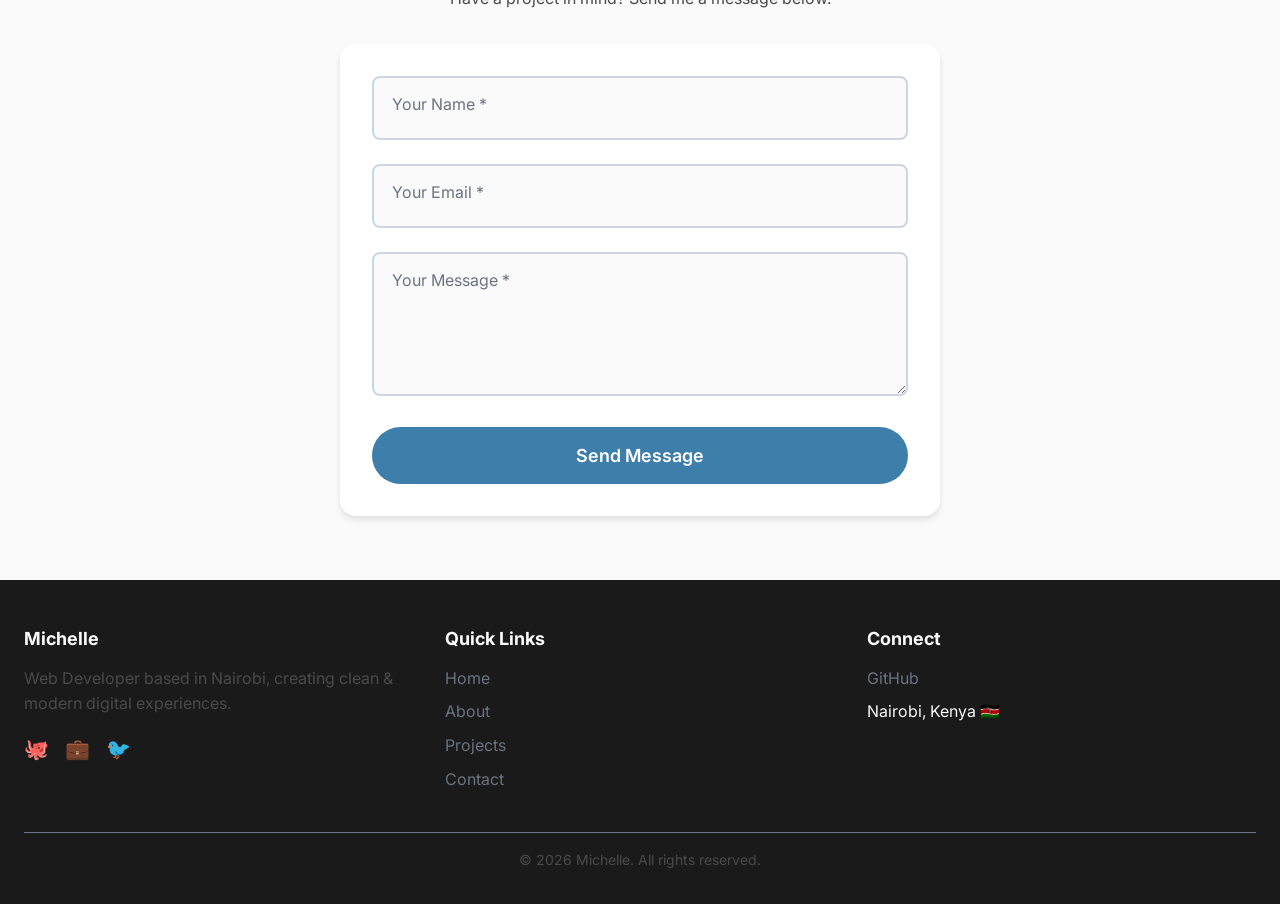
==== commit b17a1ccc: "Initial commit" ====
--- a/index.html
+++ b/index.html
@@ -3,26 +3,30 @@
 <head>
   <meta charset="UTF-8" />
   <meta name="viewport" content="width=device-width, initial-scale=1.0"/>
+  <meta name="description" content="Michelle – Web Developer & Creative Thinker based in Nairobi">
   <title>Michelle – Portfolio</title>
   
+  <!-- Google Fonts -->
   <link rel="preconnect" href="https://fonts.googleapis.com">
   <link rel="preconnect" href="https://fonts.gstatic.com" crossorigin>
   <link href="https://fonts.googleapis.com/css2?family=Inter:wght@300;400;500;600;700&display=swap" rel="stylesheet">
   
-  <link rel="stylesheet" href="styles.css">
- 
+  <!-- External CSS (Task 3.1) -->
+  <link rel="stylesheet" href="css/styles.css">
 </head>
 <body>
-
+  <!-- Accessibility: Skip Link -->
+  <a href="#main-content" class="skip-link">Skip to content</a>
+
+  <!-- Header / Navigation -->
   <header>
-    <nav class="navbar">
-      <div class="logo">Michelle</div>
-      
-      <input type="checkbox" id="menu-toggle" class="menu-toggle">
-      <label for="menu-toggle" class="hamburger">
-        <span></span>
-        <span></span>
-        <span></span>
+    <nav class="navbar container">
+      <a href="#home" class="logo">Michelle</a>
+      
+      <!-- CSS-Only Hamburger Menu (Task 4.1) -->
+      <input type="checkbox" id="menu-toggle" class="menu-toggle" aria-label="Toggle navigation">
+      <label for="menu-toggle" class="hamburger" aria-hidden="true">
+        <span></span><span></span><span></span>
       </label>
       
       <ul class="nav-links">
@@ -33,237 +37,173 @@
       </ul>
     </nav>
   </header>
+
+  <main id="main-content">
+
+    <!-- Merged Hero + About Section -->
+<section id="home" class="hero-about">
+  <div class="hero-about__bg" aria-hidden="true"></div>
+  <div class="hero-about__overlay" aria-hidden="true"></div>
   
-
-  <!-- Hero -->
-  <section id="home" class="hero">
-  <div class="hero-content">
-     <section class="about-me">
-  <div class="about-container">
-    
-    <!-- Pink oval frame + photo -->
-    <div class="about-image">
-      <div class="photo-frame">
-        <img src="images/90881e72e0ba8c301ad8b89338846800_0.jpeg" alt="Michelle - Web Developer in Nairobi">
-      </div>
+  <div class="container hero-about__content">
+    <div class="hero-about__grid">
+      
+      <!-- Photo Frame (Pink Oval) -->
+      <div class="hero-about__image">
+        <div class="photo-frame">
+          <img src="images/90881e72e0ba8c301ad8b89338846800_0.jpeg" 
+               alt="Michelle - Web Developer in Nairobi"
+               loading="lazy"
+               width="320"
+               height="500">
+        </div>
+      </div>
+      
+      <!-- Text Content -->
+      <div class="hero-about__text">
+        <p class="hero-about__greeting">Hello, I'm</p>
+        <h1 class="hero-about__name">Michelle</h1>
+        <p class="hero-about__title">Web Developer & Creative Thinker based in Nairobi</p>
+        <p class="hero-about__bio">
+          I'm a passionate web developer who loves building beautiful, functional, and user-friendly websites. 
+          With a keen eye for design and clean code, I create digital experiences that stand out.
+        </p>
+        <div class="hero-about__actions">
+          <a href="#projects" class="btn btn--primary">See My Work</a>
+          <a href="#contact" class="btn btn--secondary">Get In Touch</a>
+        </div>
+      </div>
+      
     </div>
-    
-    <!-- Text content on the right -->
-    <div class="about-text">
-      <h1>Hello, I'm Michelle</h1>
-      <p class="subtitle">Web Developer & Creative Thinker based in Nairobi</p>
-      
-      <!-- Add more details about yourself here -->
-      <p>I'm a passionate web developer who loves building beautiful, functional, and user-friendly websites. With a keen eye for design and clean code, I create digital experiences that stand out.</p>
-      
-      <a href="#projects" class="btn">See My Work</a>
-    </div>
-    <style>
-    .about-me {
-  padding: 100px 20px;
-  background: #b2f1df;   /* light background like your screenshot */
-}
-
-.about-container {
-  max-width: 1200px;
-  margin: 0 auto;
-  display: flex;
-  align-items: center;
-  gap: 80px;               /* space between image and text */
-  flex-wrap: wrap;
-}
-
-.about-image {
-  flex: 1;
-  min-width: 280px;
-  display: flex;
-  justify-content: center;
-}
-
-.photo-frame {
-  position: relative;
-  width: 320px;            /* adjust size as needed */
-  height: 500px;           /* taller for portrait oval */       
-  border-radius: 800%;      /* makes it oval/elliptical */
-  padding: 15px;
-  box-shadow: 0 15px 35px rgba(0, 0, 0, 0.15);  /* soft shadow like a real frame */
-  display: flex;
-  align-items: center;
-  justify-content: center;
-}
-
-.photo-frame img {
-  width: 100%;
-  height: 100%;
-  object-fit: cover;       /* keeps proportions without stretching */
-  border-radius: 50%;      /* keeps the photo itself oval */
-}
-
-/* Text side */
-.about-text {
-  flex: 2;
-  min-width: 320px;
-}
-
-.about-text h1 {
-  font-size: 3.2rem;
-  color: #fafafa;          /* matches your red text */
-  margin-bottom: 8px;
-}
-
-.about-text .subtitle {
-  font-size: 1.35rem;
-  color: #444;
-  margin-bottom: 30px;
-}
-
-.about-text p {
-  font-size: 1.15rem;
-  line-height: 1.75;
-  color: #333;
-  margin-bottom: 25px;
-}
-
-.btn {
-  display: inline-block;
-  padding: 14px 32px;
-  background: #3d7eaa;
-  color: white;
-  text-decoration: none;
-  border-radius: 50px;
-  font-weight: 600;
-  transition: background 0.3s;
-}
-
-.btn:hover {
-  background: #c1121f;
-}
-
-/* Responsive: image stacks on top on mobile */
-@media (max-width: 768px) {
-  .about-container {
-    flex-direction: column;
-    text-align: center;
-    gap: 50px;
-  }
-  
-  .photo-frame {
-    width: 260px;
-    height: 310px;
-    margin: 0 auto;
-  }
-}
-    </style>
   </div>
 </section>
 
-</div>
-
-  <!-- Projects -->
-        <!-- Projects -->
-      <section id="projects" class="projects">
-        <div class="container">
-          <h2>My Recent Projects</h2>
-          
-          <div class="projects-grid">
-            
-            <!-- To-do List -->
-            <div class="project-card">
-              <img src="https://images.unsplash.com/photo-1484480974693-6ca0a78fb36b?auto=format&fit=crop&w=800&q=80" 
-                   alt="To-do List App">
-              <div class="card-content">
-                <h3>To-do List App</h3>
-                <p>Clean and intuitive task manager with add, edit, delete, and local storage features.</p>
-
-               <div class="project-links">
-                  <a href="https://coddy-m.github.io/todo-list-app/"
-                  target="_blank"
-                  class="btn demo-btn">Live demo</a>
+    <!-- Projects Section (Task 4.2 + Day 2 Challenge) -->
+    <section id="projects" class="section">
+      <div class="container">
+        <h2>My Recent Projects</h2>
+        <div class="projects-grid">
+          
+          <!-- Project 1: To-do List -->
+          <article class="project-card">
+            <img src="https://images.unsplash.com/photo-1484480974693-6ca0a78fb36b?auto=format&fit=crop&w=800&q=80" 
+                 alt="To-do List App interface"
+                 loading="lazy">
+            <div class="card-content">
+              <h3>To-do List App</h3>
+              <p>Clean and intuitive task manager with add, edit, delete, and local storage features.</p>
+              <div class="card__tags">
+                <span class="card__tag">JavaScript</span>
+                <span class="card__tag">LocalStorage</span>
+                <span class="card__tag">Responsive</span>
+              </div>
+              <div class="project-links">
+                <a href="https://coddy-m.github.io/todo-list-app/" 
+                   target="_blank" 
+                   rel="noopener"
+                   class="btn btn--secondary">Live Demo</a>
               </div>
             </div>
+          </article>
+          
+          <!-- Project 2: Weather App -->
+          <article class="project-card">
+            <img src="https://images.unsplash.com/photo-1592210454359-9043f067919b?auto=format&fit=crop&w=800&q=80" 
+                 alt="Weather App dashboard"
+                 loading="lazy">
+            <div class="card-content">
+              <h3>Weather App</h3>
+              <p>Real-time weather application with location detection, 5-day forecast, and beautiful UI.</p>
+              <div class="card__tags">
+                <span class="card__tag">API</span>
+                <span class="card__tag">Async/Await</span>
+                <span class="card__tag">Geolocation</span>
+              </div>
+              <div class="project-links">
+                <a href="https://coddy-m.github.io/weather-dashboard/" 
+                   target="_blank" 
+                   rel="noopener"
+                   class="btn btn--secondary">Live Demo</a>
+              </div>
             </div>
-            
-            <!-- Weather App -->
-<div class="project-card">
-  <img src="https://images.unsplash.com/photo-1592210454359-9043f067919b?auto=format&fit=crop&w=800&q=80" 
-
-         alt="Weather App">
-    <div class="card-content">
-        <h3>Weather App</h3>
-        <p>Real-time weather application with location detection, 5-day forecast, and beautiful UI.</p>
+          </article>
+          
+          <!-- Project 3: Calculator -->
+          <article class="project-card">
+            <img src="https://images.unsplash.com/photo-1764231467896-73f0ef4438aa?q=80&w=366&auto=format&fit=crop" 
+                 alt="Modern calculator interface"
+                 loading="lazy">
+            <div class="card-content">
+              <h3>Calculator</h3>
+              <p>Modern responsive calculator with dark mode support, history, and advanced operations.</p>
+              <div class="card__tags">
+                <span class="card__tag">CSS Grid</span>
+                <span class="card__tag">Dark Mode</span>
+                <span class="card__tag">Math Logic</span>
+              </div>
+              <div class="project-links">
+                <a href="https://coddy-m.github.io/calculator/" 
+                   target="_blank" 
+                   rel="noopener"
+                   class="btn btn--secondary">Live Demo</a>
+              </div>
+            </div>
+          </article>
+          
+        </div>
+      </div>
+    </section>
+
+    <!-- Contact Section (Day 4 Challenge) -->
+    <section id="contact" class="section" style="background: var(--color-background-alt);">
+      <div class="container">
+        <h2>Let's Work Together</h2>
+        <p class="contact-subtitle" style="text-align: center; margin-bottom: var(--space-xl);">
+          Have a project in mind? Send me a message below.
+        </p>
         
-        <!-- Demo & Code links -->
-        <div class="project-links">
-            <a href="https://coddy-m.github.io/weather-dashboard/" 
-               target="_blank" 
-               class="btn demo-btn">Live Demo</a>
-            
-        </div>
-    </div>
-</div>
-          
-            
-            <!-- Calculator -->
-            <div class="project-card">
-              <img src="https://images.unsplash.com/photo-1764231467896-73f0ef4438aa?q=80&w=366&auto=format&fit=crop&ixlib=rb-4.1.0&ixid=M3wxMjA3fDB8MHxwaG90by1wYWdlfHx8fGVufDB8fHx8fA%3D%3D"
-                   alt="Calculator">
-              <div class="card-content">
-                <h3>Calculator</h3>
-                <p>Modern responsive calculator with dark mode support, history, and advanced operations.</p>
-
-                 <div class="project-links">
-            <a href="https://coddy-m.github.io/calculator//" 
-               target="_blank" 
-               class="btn demo-btn">Live Demo</a>
-        
-              </div>
-            </div>
-        </div>
-            
-        </div>
-      </section>
-        
-
-  
-  <!-- Contact -->
-  <section id="contact" class="contact">
-    <div class="container">
-      <h2>Let's Work Together</h2>
-      <p class="contact-subtitle">Have a project in mind? Send me a message below.</p>
-      
-      <form id="contactForm" class="contact-form">
-        <div class="form-group">
-          <input type="text" id="name" name="name" required placeholder=" ">
-          <label for="name">Your Name *</label>
-        </div>
-        
-        <div class="form-group">
-          <input type="email" id="email" name="email" required placeholder=" ">
-          <label for="email">Your Email *</label>
-        </div>
-        
-        <div class="form-group">
-          <textarea id="message" name="message" rows="6" required placeholder=" "></textarea>
-          <label for="message">Your Message *</label>
-        </div>
-        
-        <button type="submit" class="btn submit-btn">Send Message</button>
-      </form>
-
-      <!-- Success Message (hidden by default) -->
-      <div id="successMessage" class="success-message">
-        ✅ Thank you, I will reply to you soon!
-      </div>
-    </div>
-  </section>
-
-  <!-- Footer -->
+        <form id="contactForm" class="contact-form" novalidate>
+          <div class="form-group">
+            <input type="text" id="name" name="name" required placeholder=" " minlength="2">
+            <label for="name">Your Name *</label>
+            <span class="form-error">Name must be at least 2 characters.</span>
+          </div>
+          
+          <div class="form-group">
+            <input type="email" id="email" name="email" required placeholder=" ">
+            <label for="email">Your Email *</label>
+            <span class="form-error">Please enter a valid email address.</span>
+          </div>
+          
+          <div class="form-group">
+            <textarea id="message" name="message" rows="5" required placeholder=" " minlength="10"></textarea>
+            <label for="message">Your Message *</label>
+            <span class="form-error">Message must be at least 10 characters.</span>
+          </div>
+          
+          <button type="submit" class="btn submit-btn">Send Message</button>
+        </form>
+
+        <!-- Success Message -->
+        <div id="successMessage" class="success-message" role="status" aria-live="polite">
+          ✅ Thank you, I will reply to you soon!
+        </div>
+      </div>
+    </section>
+  </main>
+
+  <!-- Footer (Day 5 Challenge + Task 4.1) -->
   <footer class="footer">
     <div class="container">
       <div class="footer-content">
         <div class="footer-col">
           <h3>Michelle</h3>
           <p>Web Developer based in Nairobi, creating clean & modern digital experiences.</p>
+          <div class="social-links">
+            <a href="https://github.com/coddy-m" target="_blank" rel="noopener" aria-label="GitHub">🐙</a>
+            <a href="#" aria-label="LinkedIn">💼</a>
+            <a href="#" aria-label="Twitter">🐦</a>
+          </div>
         </div>
         <div class="footer-col">
           <h3>Quick Links</h3>
@@ -276,14 +216,15 @@
         </div>
         <div class="footer-col">
           <h3>Connect</h3>
-          <ul class="social-links">
-            <li><a href="https://github.com/coddy-m" target="_blank">GitHub</a></li>
-            
+          <ul>
+           
+            <li><a href="https://github.com/coddy-m" target="_blank">GitHub</a></li> 
+            <li>Nairobi, Kenya 🇰🇪</li>
           </ul>
         </div>
       </div>
       <div class="footer-bottom">
-        <p>© 2026 Michelle. All rights reserved.</p>
+        <p>© <time datetime="2026">2026</time> Michelle. All rights reserved.</p>
       </div>
     </div>
   </footer>
@@ -363,4 +304,4 @@
   });
  </script>   
 </body>
-</html>
+</html>
--- a/css/styles.css
+++ b/css/styles.css
@@ -0,0 +1,771 @@
+/* ========================================
+   1. RESET & BASE (Task 3.1)
+   ======================================== */
+*, *::before, *::after {
+  margin: 0;
+  padding: 0;
+  box-sizing: border-box;
+}
+
+html {
+  scroll-behavior: smooth;
+  overflow-x: hidden;
+}
+
+body {
+  font-family: var(--font-body), system-ui, -apple-system, sans-serif;
+  font-size: var(--font-base);
+  line-height: 1.6;
+  color: var(--color-text);
+  background-color: var(--color-background);
+  -webkit-font-smoothing: antialiased;
+}
+
+img, video, svg, picture {
+  max-width: 100%;
+  height: auto;
+  display: block;
+}
+
+/* ========================================
+   2. CSS VARIABLES (Tasks 3.3 & 3.4)
+   ======================================== */
+:root {
+  /* Typography Scale */
+  --font-xs: 0.75rem;    /* 12px */
+  --font-sm: 0.875rem;   /* 14px */
+  --font-base: 1rem;     /* 16px */
+  --font-lg: 1.125rem;   /* 18px */
+  --font-xl: 1.25rem;    /* 20px */
+  --font-2xl: 1.5rem;    /* 24px */
+  --font-3xl: 1.875rem;  /* 30px */
+  --font-4xl: 2.25rem;   /* 36px */
+
+  /* Font Families */
+  --font-heading: 'Inter', system-ui, sans-serif;
+  --font-body: 'Inter', system-ui, sans-serif;
+
+  /* Color Palette (Coolors-inspired) */
+  --color-primary: #3d7eaa;
+  --color-primary-light: #5a9fc9;
+  --color-primary-dark: #2a5a7a;
+  --color-secondary: #c1121f;
+  --color-background: #b2f1df;
+  --color-background-alt: #fafafa;
+  --color-text: #1a1a1a;
+  --color-text-light: #4a4a4a;
+  --color-muted: #6b7280;
+  --color-white: #ffffff;
+  --color-danger: #ef4444;
+  --color-disabled: #9ca3af;
+
+  /* Spacing System */
+  --space-xs: 0.25rem;
+  --space-sm: 0.5rem;
+  --space-md: 1rem;
+  --space-lg: 1.5rem;
+  --space-xl: 2rem;
+  --space-2xl: 3rem;
+  --space-3xl: 4rem;
+
+  /* Layout & UI */
+  --container-max: 1200px;
+  --radius-sm: 4px;
+  --radius-md: 8px;
+  --radius-lg: 16px;
+  --radius-full: 9999px;
+  --shadow-sm: 0 1px 2px rgba(0,0,0,0.05);
+  --shadow-md: 0 4px 6px rgba(0,0,0,0.1);
+  --shadow-lg: 0 10px 20px rgba(0,0,0,0.15);
+  --transition: all 0.3s ease;
+}
+
+/* ========================================
+   3. TYPOGRAPHY SYSTEM (Task 3.3)
+   ======================================== */
+h1, h2, h3, h4, h5, h6 {
+  font-family: var(--font-heading);
+  font-weight: 700;
+  line-height: 1.2;
+  color: var(--color-text);
+  margin-bottom: var(--space-md);
+}
+
+h1 { font-size: var(--font-4xl); }
+h2 { font-size: var(--font-3xl); }
+h3 { font-size: var(--font-2xl); }
+h4 { font-size: var(--font-xl); }
+h5 { font-size: var(--font-lg); }
+h6 { font-size: var(--font-base); font-weight: 600; text-transform: uppercase; letter-spacing: 0.05em; }
+
+p { margin-bottom: var(--space-md); color: var(--color-text-light); }
+small, .text-sm { font-size: var(--font-sm); color: var(--color-muted); }
+.text-lg { font-size: var(--font-lg); }
+
+/* ========================================
+   4. LAYOUT UTILITIES
+   ======================================== */
+.container {
+  width: 100%;
+  max-width: var(--container-max);
+  margin: 0 auto;
+  padding: 0 var(--space-md);
+}
+
+.section {
+  padding: var(--space-3xl) var(--space-md);
+}
+
+/* ========================================
+   5. FLEXBOX LAYOUTS (Task 4.1)
+   ======================================== */
+/* Navigation */
+.navbar {
+  display: flex;
+  justify-content: space-between;
+  align-items: center;
+  padding: var(--space-md) 0;
+  position: relative;
+  z-index: 100;
+}
+
+.logo {
+  font-family: var(--font-heading);
+  font-weight: 700;
+  font-size: var(--font-xl);
+  color: var(--color-primary);
+  text-decoration: none;
+}
+
+.nav-links {
+  display: none;
+  list-style: none;
+  gap: var(--space-lg);
+}
+
+.nav-links a {
+  text-decoration: none;
+  color: var(--color-text);
+  font-weight: 500;
+  padding: var(--space-sm) var(--space-md);
+  border-radius: var(--radius-sm);
+}
+
+/* Hamburger */
+.menu-toggle { display: none; }
+.hamburger {
+  display: flex;
+  flex-direction: column;
+  gap: 5px;
+  cursor: pointer;
+  padding: var(--space-sm);
+  z-index: 101;
+}
+.hamburger span {
+  width: 24px;
+  height: 2px;
+  background: var(--color-text);
+  transition: var(--transition);
+}
+
+/* Mobile menu open state */
+.menu-toggle:checked ~ .nav-links {
+  display: flex;
+  flex-direction: column;
+  position: absolute;
+  top: 100%;
+  left: 0;
+  right: 0;
+  background: var(--color-background-alt);
+  padding: var(--space-md);
+  box-shadow: var(--shadow-md);
+}
+
+/* Tablet+ */
+@media (min-width: 768px) {
+  .hamburger { display: none; }
+  .nav-links {
+    display: flex;
+    flex-direction: row;
+    position: static;
+    background: none;
+    padding: 0;
+    box-shadow: none;
+  }
+  .nav-links a:hover {
+    color: var(--color-primary);
+    background: rgba(61, 126, 170, 0.1);
+  }
+}
+
+/* Card Row (Flex) */
+.flex-row {
+  display: flex;
+  flex-wrap: wrap;
+  gap: var(--space-lg);
+  justify-content: center;
+}
+
+/* Footer (Flex) */
+.footer {
+  background: var(--color-text);
+  color: var(--color-background-alt);
+  padding: var(--space-2xl) 0 var(--space-md);
+}
+.footer-content {
+  display: flex;
+  flex-wrap: wrap;
+  gap: var(--space-xl);
+  justify-content: space-between;
+  margin-bottom: var(--space-xl);
+}
+.footer-col { flex: 1 1 200px; min-width: 200px; }
+.footer-col h3 { color: var(--color-background-alt); margin-bottom: var(--space-md); font-size: var(--font-lg); }
+.footer-col ul { list-style: none; }
+.footer-col a { 
+  color: var(--color-muted); 
+  text-decoration: none; 
+  display: block; 
+  margin-bottom: var(--space-sm);
+  transition: var(--transition);
+}
+.footer-col a:hover { color: var(--color-primary-light); }
+.footer-bottom {
+  text-align: center;
+  padding-top: var(--space-md);
+  border-top: 1px solid var(--color-muted);
+  color: var(--color-muted);
+  font-size: var(--font-sm);
+}
+
+/* ========================================
+   6. GRID LAYOUTS (Task 4.2)
+   ======================================== */
+/* Projects Grid - Responsive */
+.projects-grid {
+  display: grid;
+  grid-template-columns: 1fr; /* Mobile: 1 column */
+  gap: var(--space-lg);
+}
+
+@media (min-width: 768px) {
+  .projects-grid { grid-template-columns: repeat(2, 1fr); } /* Tablet: 2 columns */
+}
+
+@media (min-width: 1024px) {
+  .projects-grid { grid-template-columns: repeat(3, 1fr); } /* Desktop: 3 columns */
+}
+
+/* Photo Gallery (Exercise) */
+.gallery-grid {
+  display: grid;
+  grid-template-columns: repeat(3, 1fr);
+  gap: var(--space-md);
+}
+.gallery-grid img {
+  width: 100%;
+  height: 200px;
+  object-fit: cover;
+  border-radius: var(--radius-md);
+}
+
+/* Magazine Layout (Exercise) */
+.magazine-grid {
+  display: grid;
+  grid-template-areas: 
+    "header header"
+    "sidebar main"
+    "sidebar main"
+    "footer footer";
+  grid-template-columns: 250px 1fr;
+  grid-template-rows: auto 1fr 1fr auto;
+  gap: var(--space-lg);
+  min-height: 80vh;
+}
+.magazine-header { grid-area: header; background: var(--color-primary-light); color: white; padding: var(--space-lg); text-align: center; border-radius: var(--radius-md); }
+.magazine-sidebar { grid-area: sidebar; background: var(--color-background-alt); padding: var(--space-lg); border-radius: var(--radius-md); }
+.magazine-main { grid-area: main; background: var(--color-white); padding: var(--space-lg); border-radius: var(--radius-md); box-shadow: var(--shadow-sm); }
+.magazine-footer { grid-area: footer; background: var(--color-muted); color: white; padding: var(--space-md); text-align: center; border-radius: var(--radius-md); }
+
+/* ========================================
+   7. MOBILE-FIRST RESPONSIVE (Task 4.3)
+   ======================================== */
+/* Base: Mobile (default styles above) */
+
+/* Tablet */
+@media (min-width: 768px) {
+  .hero {
+    display: grid;
+    grid-template-columns: 1fr 1fr;
+    align-items: center;
+    gap: var(--space-2xl);
+    min-height: 80vh;
+  }
+  .hero-content { text-align: left; }
+  
+  .about-container {
+    gap: var(--space-2xl);
+  }
+  
+  .contact-layout {
+    display: grid;
+    grid-template-columns: 1fr 1fr;
+    gap: var(--space-2xl);
+    align-items: start;
+  }
+}
+
+/* Desktop */
+@media (min-width: 1024px) {
+  .container { padding: 0 var(--space-lg); }
+  .section { padding: var(--space-3xl) 0; }
+}
+
+/* Large Desktop */
+@media (min-width: 1280px) {
+  :root { --container-max: 1400px; }
+}
+
+/* ========================================
+   8. COMPONENTS (Daily Challenges + Polish)
+   ======================================== */
+/* Day 1: Button Styles */
+.btn {
+  display: inline-flex;
+  align-items: center;
+  justify-content: center;
+  padding: 0.875rem 2rem;
+  font-family: var(--font-body);
+  font-weight: 600;
+  font-size: var(--font-base);
+  text-align: center;
+  text-decoration: none;
+  border-radius: var(--radius-full);
+  cursor: pointer;
+  border: 2px solid transparent;
+  background: var(--color-primary);
+  color: var(--color-white);
+  transition: var(--transition);
+  white-space: nowrap;
+}
+
+.btn:hover, .btn:focus-visible {
+  background: var(--color-primary-dark);
+  transform: translateY(-2px);
+  box-shadow: var(--shadow-md);
+}
+
+.btn--secondary {
+  background: transparent;
+  border-color: var(--color-primary);
+  color: var(--color-primary);
+}
+.btn--secondary:hover, .btn--secondary:focus-visible {
+  background: var(--color-primary);
+  color: var(--color-white);
+}
+
+.btn--danger {
+  background: var(--color-danger);
+  color: var(--color-white);
+}
+.btn--danger:hover { background: #dc2626; }
+
+.btn--disabled, .btn:disabled {
+  background: var(--color-disabled);
+  color: var(--color-white);
+  pointer-events: none;
+  opacity: 0.7;
+  cursor: not-allowed;
+}
+
+/* Day 2: Reusable Card */
+.project-card, .card {
+  background: var(--color-white);
+  border-radius: var(--radius-lg);
+  overflow: hidden;
+  box-shadow: var(--shadow-sm);
+  display: flex;
+  flex-direction: column;
+  transition: var(--transition);
+}
+
+.project-card:hover, .card:hover {
+  box-shadow: var(--shadow-lg);
+  transform: translateY(-4px);
+}
+
+.project-card img, .card__img {
+  width: 100%;
+  height: 200px;
+  object-fit: cover;
+}
+
+.card-content, .card__body {
+  padding: var(--space-lg);
+  flex-grow: 1;
+  display: flex;
+  flex-direction: column;
+}
+
+.card-content h3, .card__title {
+  font-size: var(--font-xl);
+  margin-bottom: var(--space-sm);
+}
+
+.card-content p, .card__desc {
+  color: var(--color-text-light);
+  margin-bottom: var(--space-md);
+  flex-grow: 1;
+}
+
+.card__tags {
+  display: flex;
+  gap: var(--space-xs);
+  flex-wrap: wrap;
+  margin-bottom: var(--space-md);
+}
+.card__tag {
+  background: var(--color-background);
+  color: var(--color-muted);
+  padding: 0.25rem 0.75rem;
+  border-radius: var(--radius-sm);
+  font-size: var(--font-xs);
+  font-weight: 500;
+}
+
+.project-links, .card__btn {
+  margin-top: auto;
+  display: flex;
+  gap: var(--space-sm);
+  flex-wrap: wrap;
+}
+
+/* Day 3: Hero Section */
+/* ========================================
+/* ========================================
+   MERGED HERO + ABOUT SECTION (NO BLUE FILTER)
+   ======================================== */
+.hero-about {
+  position: relative;
+  min-height: 100vh;
+  display: flex;
+  align-items: center;
+  padding: var(--space-2xl) 0;
+  background: var(--color-background); /* Your original light mint: #b2f1df */
+  overflow: hidden;
+}
+
+/* ✅ REMOVED: Blue gradient & tint overlay */
+.hero-about__bg,
+.hero-about__overlay {
+  display: none; /* Completely removes the blue filter */
+}
+
+.hero-about__content {
+  position: relative;
+  z-index: 2;
+  width: 100%;
+}
+
+.hero-about__grid {
+  display: grid;
+  grid-template-columns: 1fr; /* Mobile: stacked */
+  gap: var(--space-2xl);
+  align-items: center;
+}
+
+/* Image side with entrance animation */
+.hero-about__image {
+  display: flex;
+  justify-content: center;
+  order: 1;
+  animation: floatIn 1s ease-out forwards;
+}
+
+.photo-frame {
+  position: relative;
+  width: 280px;
+  height: 420px;
+  border-radius: 50%;
+  padding: 12px;
+  background: var(--color-secondary);
+  box-shadow: var(--shadow-lg);
+  display: flex;
+  align-items: center;
+  justify-content: center;
+  /* Smooth hover transition preserved */
+  transition: transform 0.4s cubic-bezier(0.34, 1.56, 0.64, 1), 
+              box-shadow 0.3s ease;
+}
+
+/* ✅ Hover animation kept (no blue tint) */
+.photo-frame:hover {
+  transform: scale(1.03) translateY(-5px);
+  box-shadow: 0 20px 40px rgba(193, 18, 31, 0.25);
+}
+
+.photo-frame img {
+  width: 100%;
+  height: 100%;
+  object-fit: cover;
+  border-radius: 50%;
+  border: 4px solid var(--color-white);
+}
+
+/* Text side with slide-in animation */
+.hero-about__text {
+  order: 2;
+  text-align: center;
+  color: var(--color-text);
+  animation: slideUp 0.8s ease-out 0.3s both; /* 0.3s delay */
+}
+
+.hero-about__greeting {
+  font-size: var(--font-lg);
+  font-weight: 500;
+  color: var(--color-primary-dark);
+  margin-bottom: var(--space-xs);
+}
+
+.hero-about__name {
+  font-size: clamp(2.5rem, 8vw, var(--font-4xl));
+  color: var(--color-secondary);
+  margin-bottom: var(--space-sm);
+  line-height: 1.1;
+}
+
+.hero-about__title {
+  font-size: var(--font-xl);
+  color: var(--color-text-light);
+  margin-bottom: var(--space-lg);
+  font-weight: 400;
+}
+
+.hero-about__bio {
+  font-size: var(--font-lg);
+  line-height: 1.75;
+  color: var(--color-text);
+  margin-bottom: var(--space-xl);
+  max-width: 600px;
+  margin-left: auto;
+  margin-right: auto;
+}
+
+.hero-about__actions {
+  display: flex;
+  gap: var(--space-md);
+  justify-content: center;
+  flex-wrap: wrap;
+}
+
+/* ✅ Clean entrance animations (replaces blue filter effect) */
+@keyframes floatIn {
+  from { opacity: 0; transform: translateY(30px) scale(0.95); }
+  to   { opacity: 1; transform: translateY(0) scale(1); }
+}
+
+@keyframes slideUp {
+  from { opacity: 0; transform: translateY(40px); }
+  to   { opacity: 1; transform: translateY(0); }
+}
+
+/* Tablet+ Layout */
+@media (min-width: 768px) {
+  .hero-about__grid {
+    grid-template-columns: 1fr 1.2fr;
+    gap: var(--space-3xl);
+  }
+  .hero-about__image { justify-content: flex-start; }
+  .hero-about__text { text-align: left; }
+  .hero-about__bio { margin-left: 0; margin-right: 0; }
+  .hero-about__actions { justify-content: flex-start; }
+  .photo-frame { width: 320px; height: 480px; }
+}
+
+@media (min-width: 1024px) {
+  .hero-about { min-height: 90vh; padding: var(--space-3xl) 0; }
+  .photo-frame { width: 360px; height: 540px; }
+}
+
+/* Accessibility: Respect reduced motion */
+@media (prefers-reduced-motion: reduce) {
+  .hero-about__image, 
+  .hero-about__text, 
+  .photo-frame {
+    animation: none !important;
+    transition: none !important;
+  }
+}
+/* Day 4: Form Styling */
+.contact-form {
+  max-width: 600px;
+  margin: 0 auto;
+  background: var(--color-white);
+  padding: var(--space-xl);
+  border-radius: var(--radius-lg);
+  box-shadow: var(--shadow-md);
+}
+
+.form-group {
+  position: relative;
+  margin-bottom: var(--space-lg);
+}
+
+.form-group input,
+.form-group textarea {
+  width: 100%;
+  padding: var(--space-md);
+  padding-top: var(--space-lg);
+  border: 2px solid #cbd5e1;
+  border-radius: var(--radius-md);
+  font-family: inherit;
+  font-size: var(--font-base);
+  background: var(--color-background-alt);
+  transition: var(--transition);
+}
+
+.form-group label {
+  position: absolute;
+  left: var(--space-md);
+  top: var(--space-md);
+  color: var(--color-muted);
+  font-size: var(--font-base);
+  pointer-events: none;
+  transition: var(--transition);
+  background: var(--color-background-alt);
+  padding: 0 var(--space-xs);
+}
+
+/* Floating label effect */
+.form-group input:focus,
+.form-group input:not(:placeholder-shown),
+.form-group textarea:focus,
+.form-group textarea:not(:placeholder-shown) {
+  border-color: var(--color-primary);
+  outline: none;
+  box-shadow: 0 0 0 3px rgba(61, 126, 170, 0.2);
+}
+
+.form-group input:focus + label,
+.form-group input:not(:placeholder-shown) + label,
+.form-group textarea:focus + label,
+.form-group textarea:not(:placeholder-shown) + label {
+  top: -0.75rem;
+  left: var(--space-sm);
+  font-size: var(--font-sm);
+  color: var(--color-primary);
+  font-weight: 500;
+}
+
+/* :invalid states (Day 4) */
+.form-group input:invalid:not(:placeholder-shown),
+.form-group textarea:invalid:not(:placeholder-shown) {
+  border-color: var(--color-danger);
+}
+
+.form-error {
+  color: var(--color-danger);
+  font-size: var(--font-sm);
+  margin-top: var(--space-xs);
+  display: none;
+}
+
+.form-group input:invalid:not(:placeholder-shown) + .form-error,
+.form-group textarea:invalid:not(:placeholder-shown) + .form-error {
+  display: block;
+}
+
+.submit-btn {
+  width: 100%;
+  padding: 1rem;
+  font-size: var(--font-lg);
+}
+
+/* Success message */
+.success-message {
+  display: none;
+  margin-top: var(--space-lg);
+  padding: var(--space-md);
+  background: #dcfce7;
+  color: #166534;
+  border-radius: var(--radius-md);
+  text-align: center;
+  font-weight: 500;
+}
+
+.success-message.show {
+  display: block;
+  animation: slideIn 0.3s ease;
+}
+
+@keyframes slideIn {
+  from { opacity: 0; transform: translateY(-10px); }
+  to { opacity: 1; transform: translateY(0); }
+}
+
+/* Day 5: Footer (Already in Flexbox section) */
+.social-links {
+  display: flex;
+  gap: var(--space-md);
+  margin-top: var(--space-md);
+}
+.social-links a {
+  font-size: var(--font-xl);
+  text-decoration: none;
+}
+
+/* ========================================
+   9. POLISH & ACCESSIBILITY (Task 4.4)
+   ======================================== */
+/* Smooth transitions on all interactive elements */
+a, button, input, textarea, select, .btn, .card, .project-card {
+  transition: var(--transition);
+}
+
+/* Hover states */
+a:hover { color: var(--color-primary); }
+.project-card:hover { transform: translateY(-4px); }
+
+/* Focus states (Accessibility) */
+a:focus-visible,
+button:focus-visible,
+input:focus-visible,
+textarea:focus-visible,
+.btn:focus-visible {
+  outline: 2px solid var(--color-primary);
+  outline-offset: 2px;
+}
+
+/* Skip link for accessibility */
+.skip-link {
+  position: absolute;
+  top: -40px;
+  left: 0;
+  background: var(--color-primary);
+  color: white;
+  padding: var(--space-sm) var(--space-md);
+  z-index: 1000;
+  text-decoration: none;
+  font-weight: 600;
+}
+.skip-link:focus {
+  top: 0;
+}
+
+/* Reduced motion preference */
+@media (prefers-reduced-motion: reduce) {
+  *, *::before, *::after {
+    animation-duration: 0.01ms !important;
+    animation-iteration-count: 1 !important;
+    transition-duration: 0.01ms !important;
+    scroll-behavior: auto !important;
+  }
+}
+
+/* Print styles */
+@media print {
+  .navbar, .footer, .btn, .hamburger { display: none; }
+  body { background: white; color: black; }
+  .section { padding: 1rem 0; }
+}
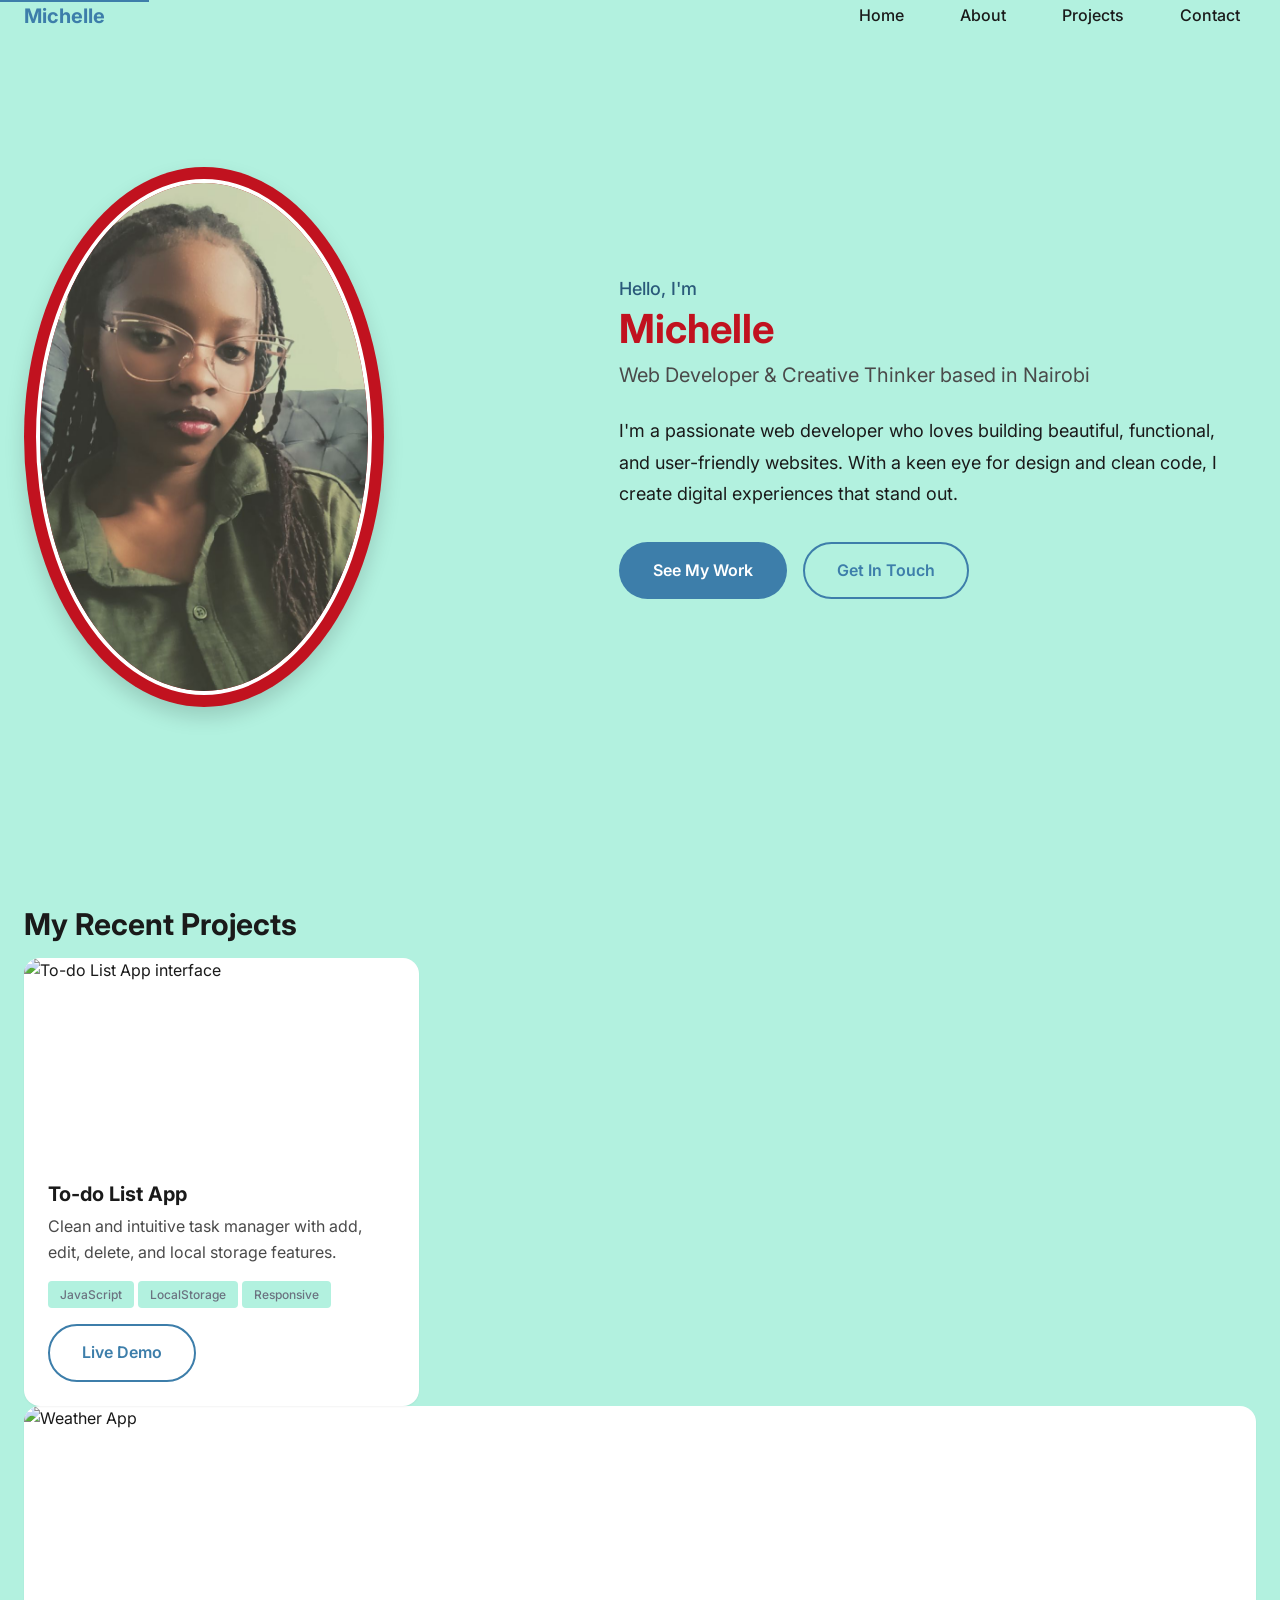
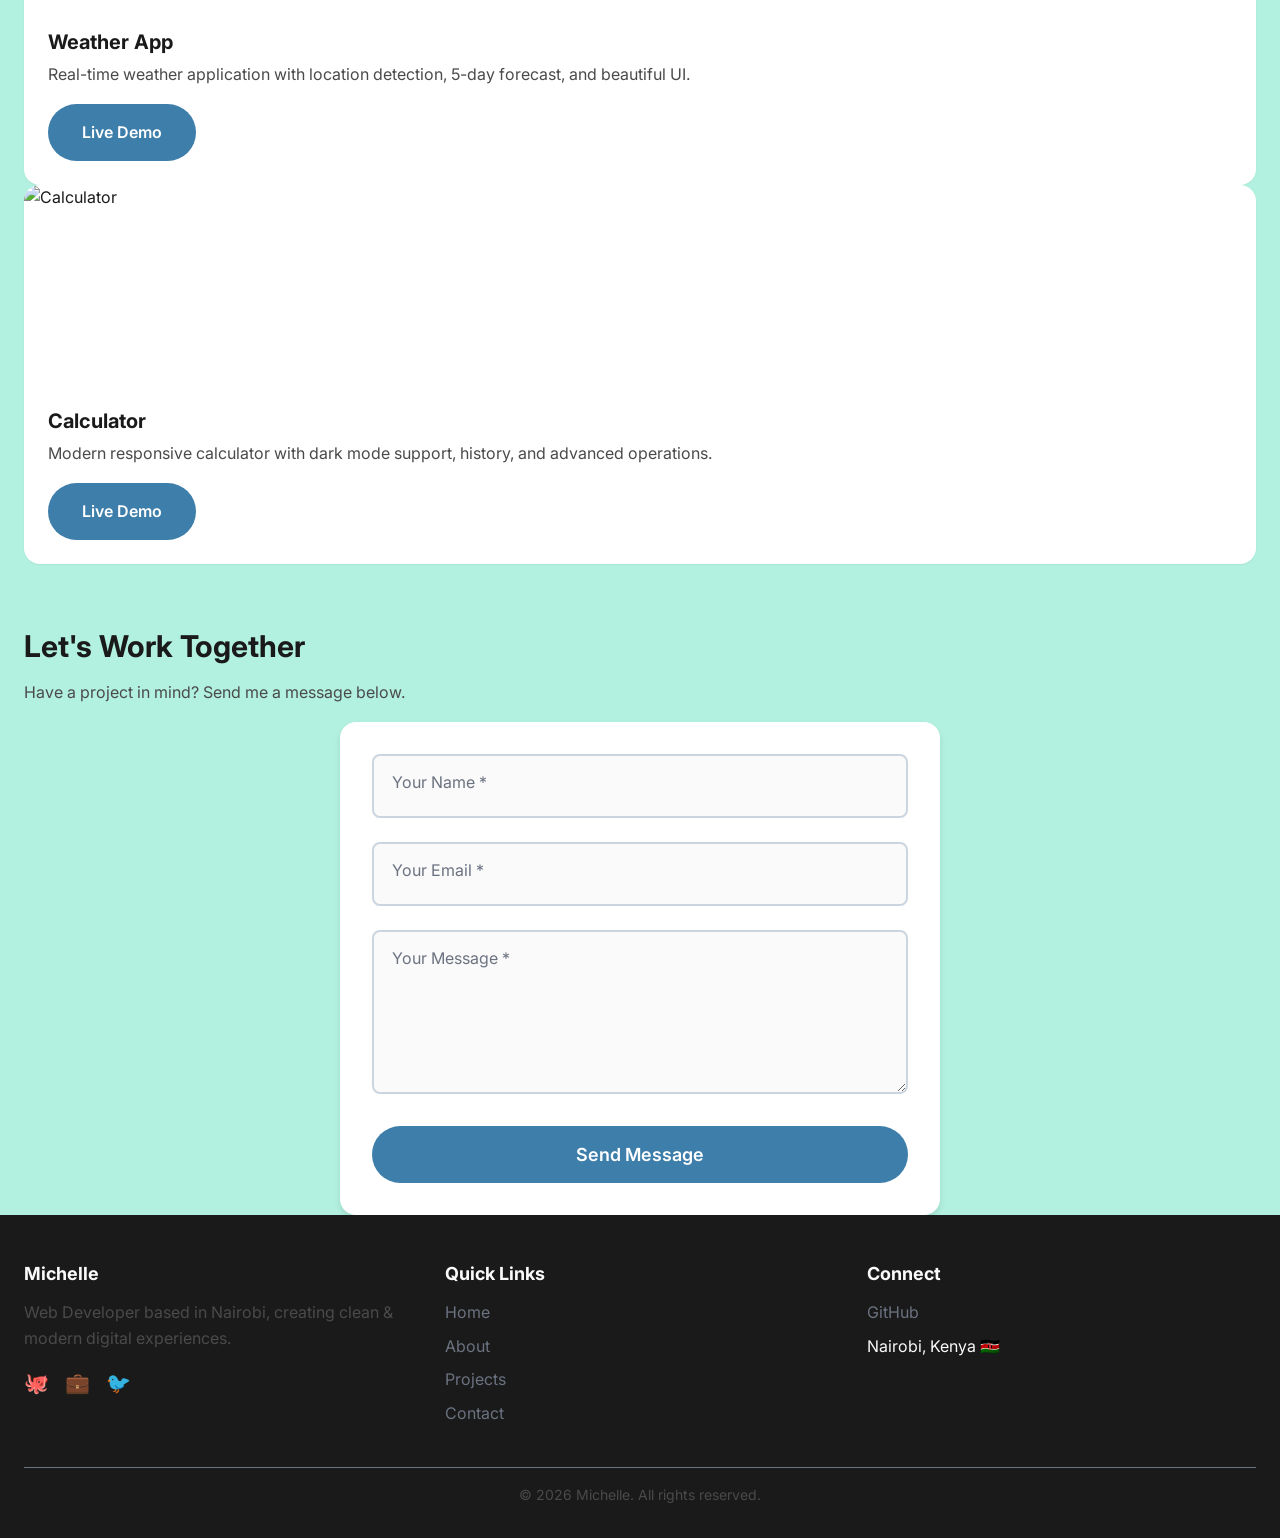
==== commit a0ac832e: "Merge branch 'main' of https://github.com/coddy-m/iyf-s10-week-02-coddy-m" ====
--- a/index.html
+++ b/index.html
@@ -104,85 +104,74 @@
                    class="btn btn--secondary">Live Demo</a>
               </div>
             </div>
-          </article>
-          
-          <!-- Project 2: Weather App -->
-          <article class="project-card">
-            <img src="https://images.unsplash.com/photo-1592210454359-9043f067919b?auto=format&fit=crop&w=800&q=80" 
-                 alt="Weather App dashboard"
-                 loading="lazy">
-            <div class="card-content">
-              <h3>Weather App</h3>
-              <p>Real-time weather application with location detection, 5-day forecast, and beautiful UI.</p>
-              <div class="card__tags">
-                <span class="card__tag">API</span>
-                <span class="card__tag">Async/Await</span>
-                <span class="card__tag">Geolocation</span>
-              </div>
-              <div class="project-links">
-                <a href="https://coddy-m.github.io/weather-dashboard/" 
-                   target="_blank" 
-                   rel="noopener"
-                   class="btn btn--secondary">Live Demo</a>
+            </div>
+            
+            <!-- Weather App -->
+<div class="project-card">
+  <img src="https://images.unsplash.com/photo-1592210454359-9043f067919b?auto=format&fit=crop&w=800&q=80" 
+
+         alt="Weather App">
+    <div class="card-content">
+        <h3>Weather App</h3>
+        <p>Real-time weather application with location detection, 5-day forecast, and beautiful UI.</p>
+        
+        <!-- Demo & Code links -->
+        <div class="project-links">
+            <a href="https://coddy-m.github.io/weather-dashboard/" 
+               target="_blank" 
+               class="btn demo-btn">Live Demo</a>
+            
+        </div>
+    </div>
+</div>
+          
+            
+            <!-- Calculator -->
+            <div class="project-card">
+              <img src="https://images.unsplash.com/photo-1764231467896-73f0ef4438aa?q=80&w=366&auto=format&fit=crop&ixlib=rb-4.1.0&ixid=M3wxMjA3fDB8MHxwaG90by1wYWdlfHx8fGVufDB8fHx8fA%3D%3D"
+                   alt="Calculator">
+              <div class="card-content">
+                <h3>Calculator</h3>
+                <p>Modern responsive calculator with dark mode support, history, and advanced operations.</p>
+
+                 <div class="project-links">
+            <a href="https://coddy-m.github.io/calculator//" 
+               target="_blank" 
+               class="btn demo-btn">Live Demo</a>
+        
               </div>
             </div>
-          </article>
-          
-          <!-- Project 3: Calculator -->
-          <article class="project-card">
-            <img src="https://images.unsplash.com/photo-1764231467896-73f0ef4438aa?q=80&w=366&auto=format&fit=crop" 
-                 alt="Modern calculator interface"
-                 loading="lazy">
-            <div class="card-content">
-              <h3>Calculator</h3>
-              <p>Modern responsive calculator with dark mode support, history, and advanced operations.</p>
-              <div class="card__tags">
-                <span class="card__tag">CSS Grid</span>
-                <span class="card__tag">Dark Mode</span>
-                <span class="card__tag">Math Logic</span>
-              </div>
-              <div class="project-links">
-                <a href="https://coddy-m.github.io/calculator/" 
-                   target="_blank" 
-                   rel="noopener"
-                   class="btn btn--secondary">Live Demo</a>
-              </div>
-            </div>
-          </article>
-          
-        </div>
-      </div>
-    </section>
-
-    <!-- Contact Section (Day 4 Challenge) -->
-    <section id="contact" class="section" style="background: var(--color-background-alt);">
-      <div class="container">
-        <h2>Let's Work Together</h2>
-        <p class="contact-subtitle" style="text-align: center; margin-bottom: var(--space-xl);">
-          Have a project in mind? Send me a message below.
-        </p>
-        
-        <form id="contactForm" class="contact-form" novalidate>
-          <div class="form-group">
-            <input type="text" id="name" name="name" required placeholder=" " minlength="2">
-            <label for="name">Your Name *</label>
-            <span class="form-error">Name must be at least 2 characters.</span>
-          </div>
-          
-          <div class="form-group">
-            <input type="email" id="email" name="email" required placeholder=" ">
-            <label for="email">Your Email *</label>
-            <span class="form-error">Please enter a valid email address.</span>
-          </div>
-          
-          <div class="form-group">
-            <textarea id="message" name="message" rows="5" required placeholder=" " minlength="10"></textarea>
-            <label for="message">Your Message *</label>
-            <span class="form-error">Message must be at least 10 characters.</span>
-          </div>
-          
-          <button type="submit" class="btn submit-btn">Send Message</button>
-        </form>
+        </div>
+            
+        </div>
+      </section>
+        
+
+  
+  <!-- Contact -->
+  <section id="contact" class="contact">
+    <div class="container">
+      <h2>Let's Work Together</h2>
+      <p class="contact-subtitle">Have a project in mind? Send me a message below.</p>
+      
+      <form id="contactForm" class="contact-form">
+        <div class="form-group">
+          <input type="text" id="name" name="name" required placeholder=" ">
+          <label for="name">Your Name *</label>
+        </div>
+        
+        <div class="form-group">
+          <input type="email" id="email" name="email" required placeholder=" ">
+          <label for="email">Your Email *</label>
+        </div>
+        
+        <div class="form-group">
+          <textarea id="message" name="message" rows="6" required placeholder=" "></textarea>
+          <label for="message">Your Message *</label>
+        </div>
+        
+        <button type="submit" class="btn submit-btn">Send Message</button>
+      </form>
 
         <!-- Success Message -->
         <div id="successMessage" class="success-message" role="status" aria-live="polite">
@@ -304,4 +293,4 @@
   });
  </script>   
 </body>
-</html>+</html>
